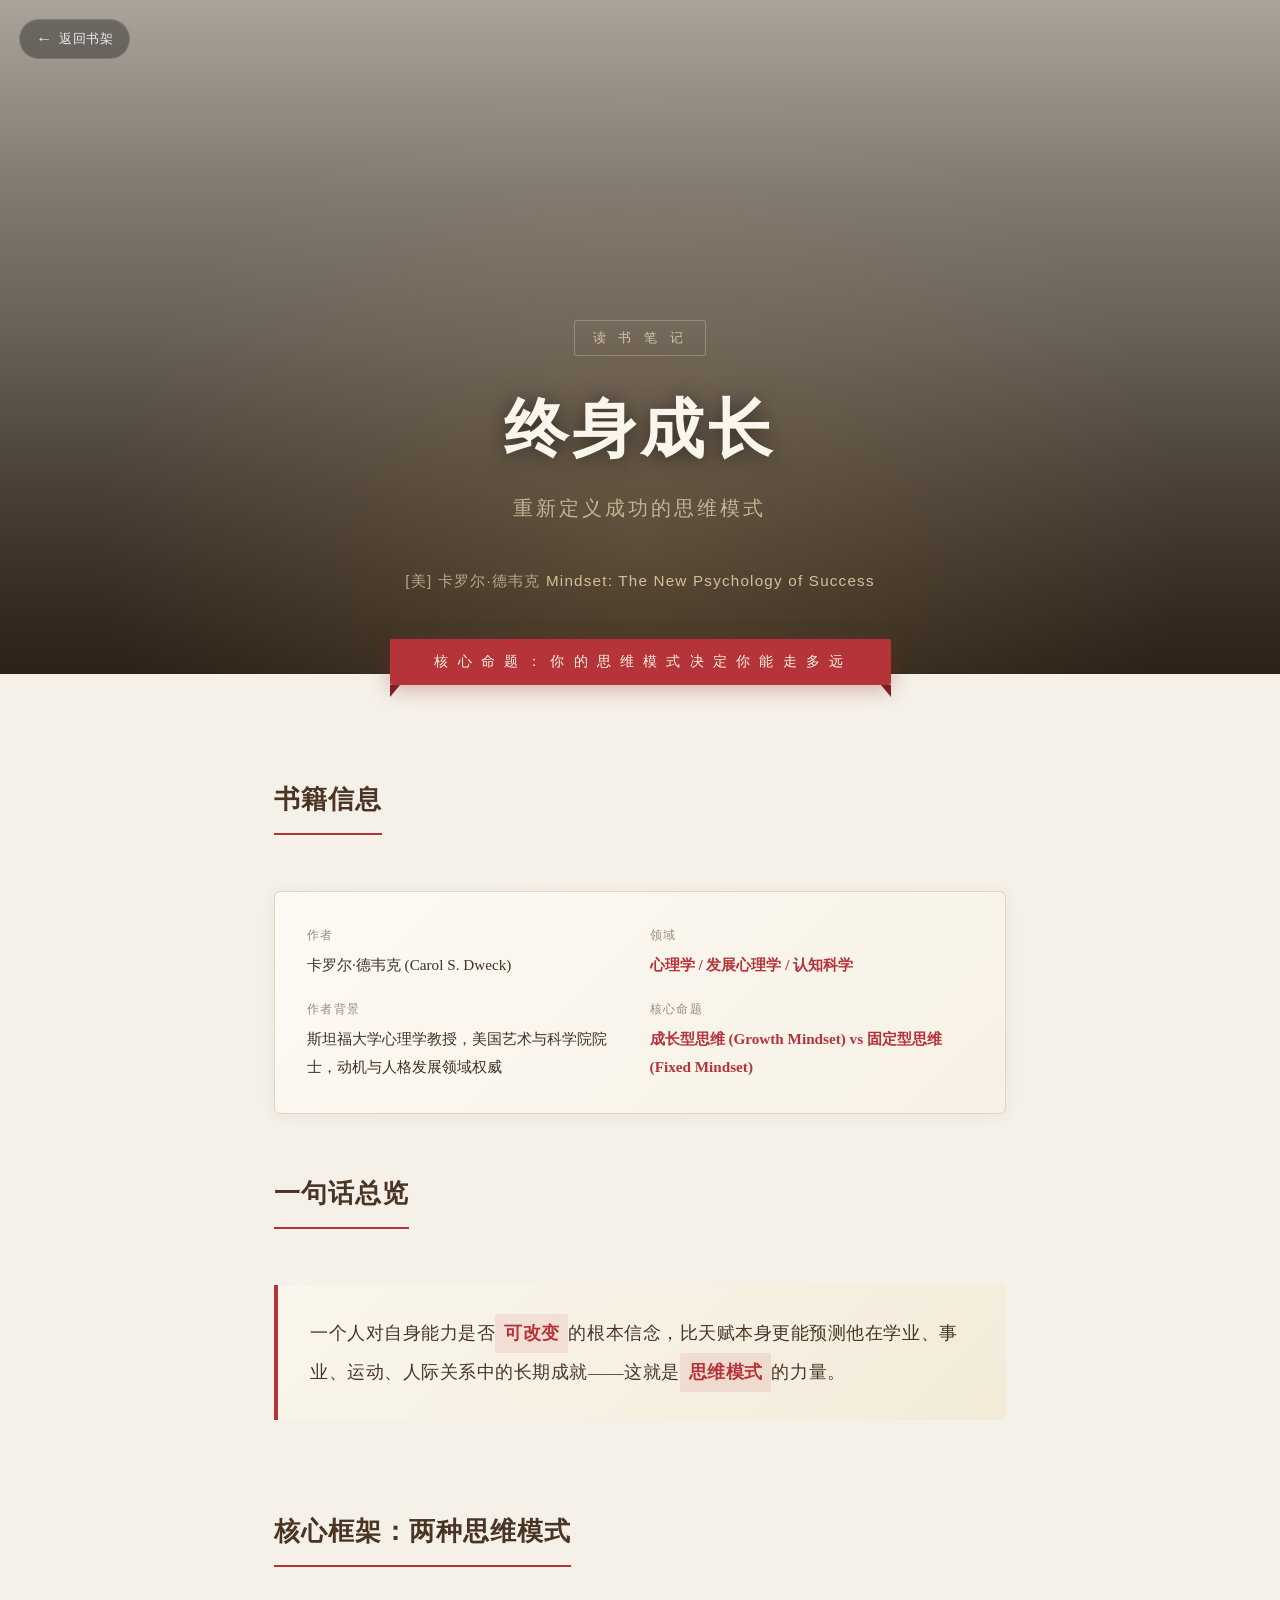
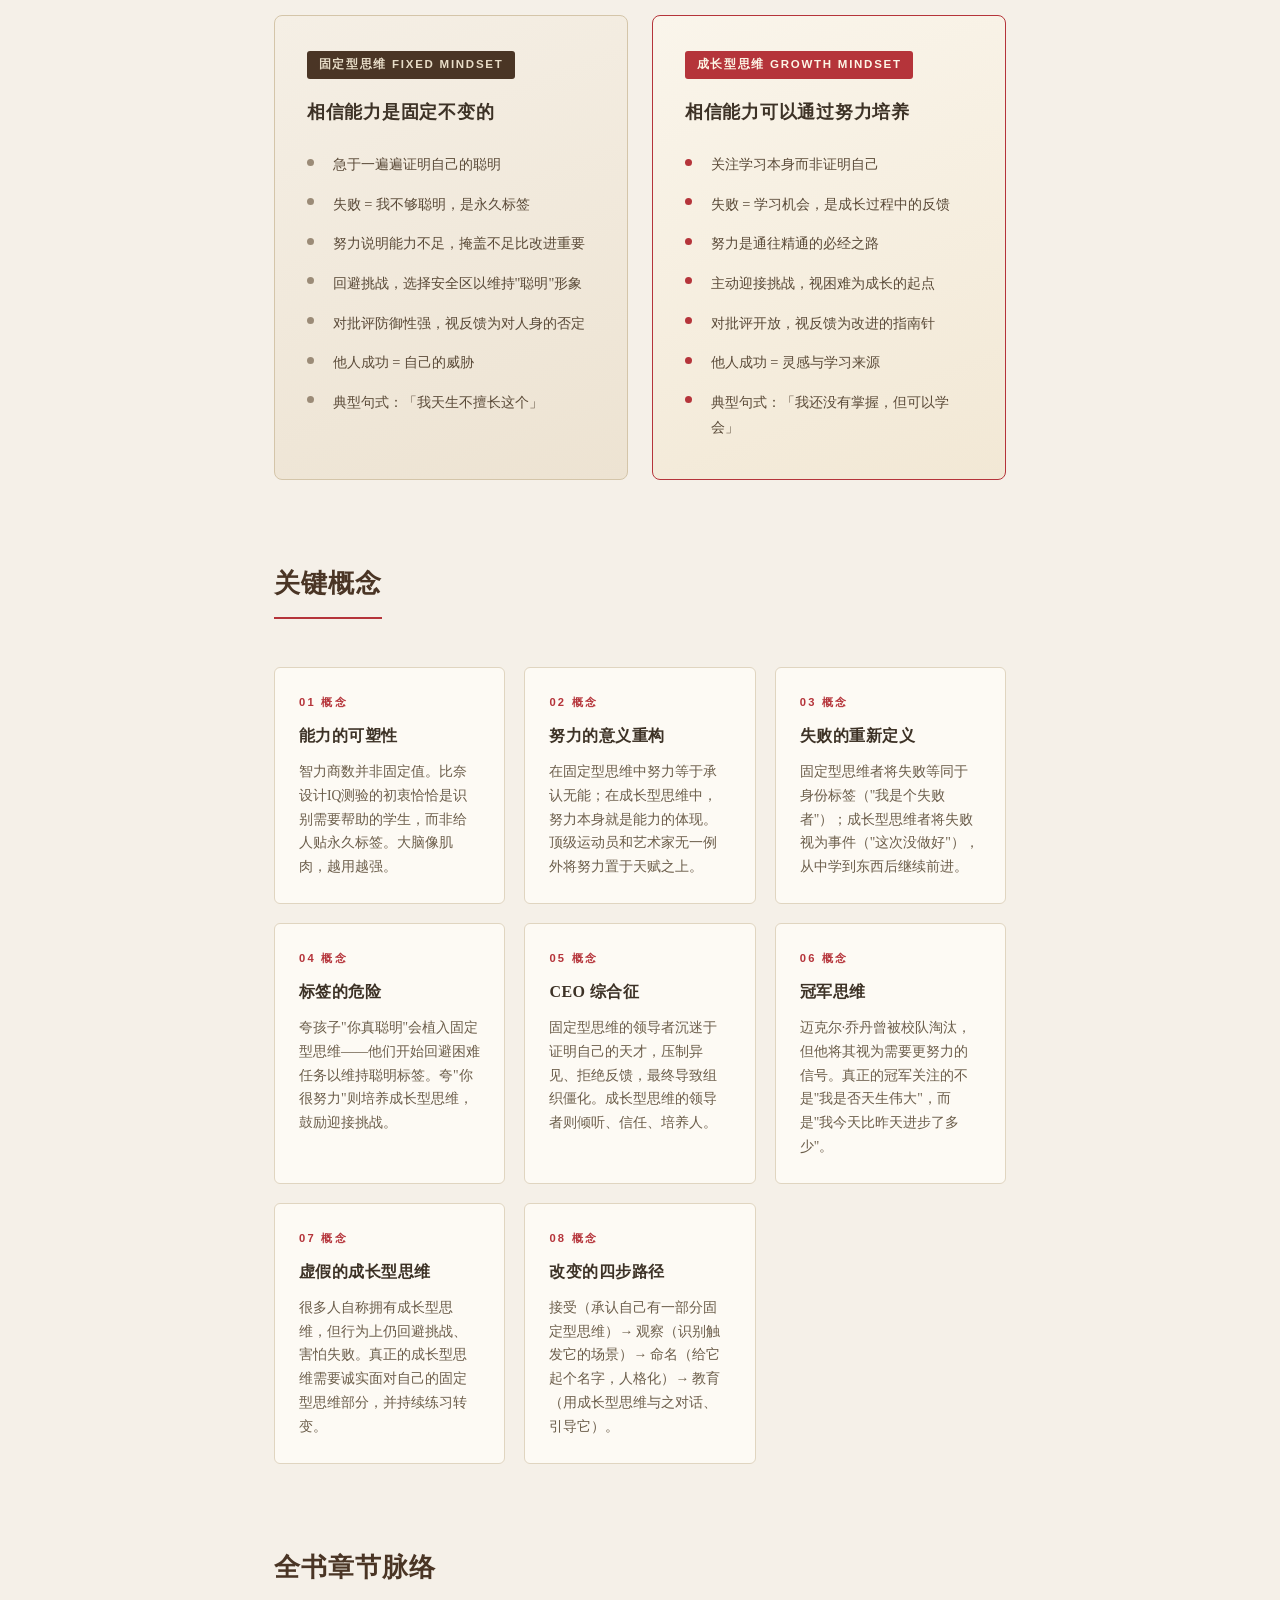
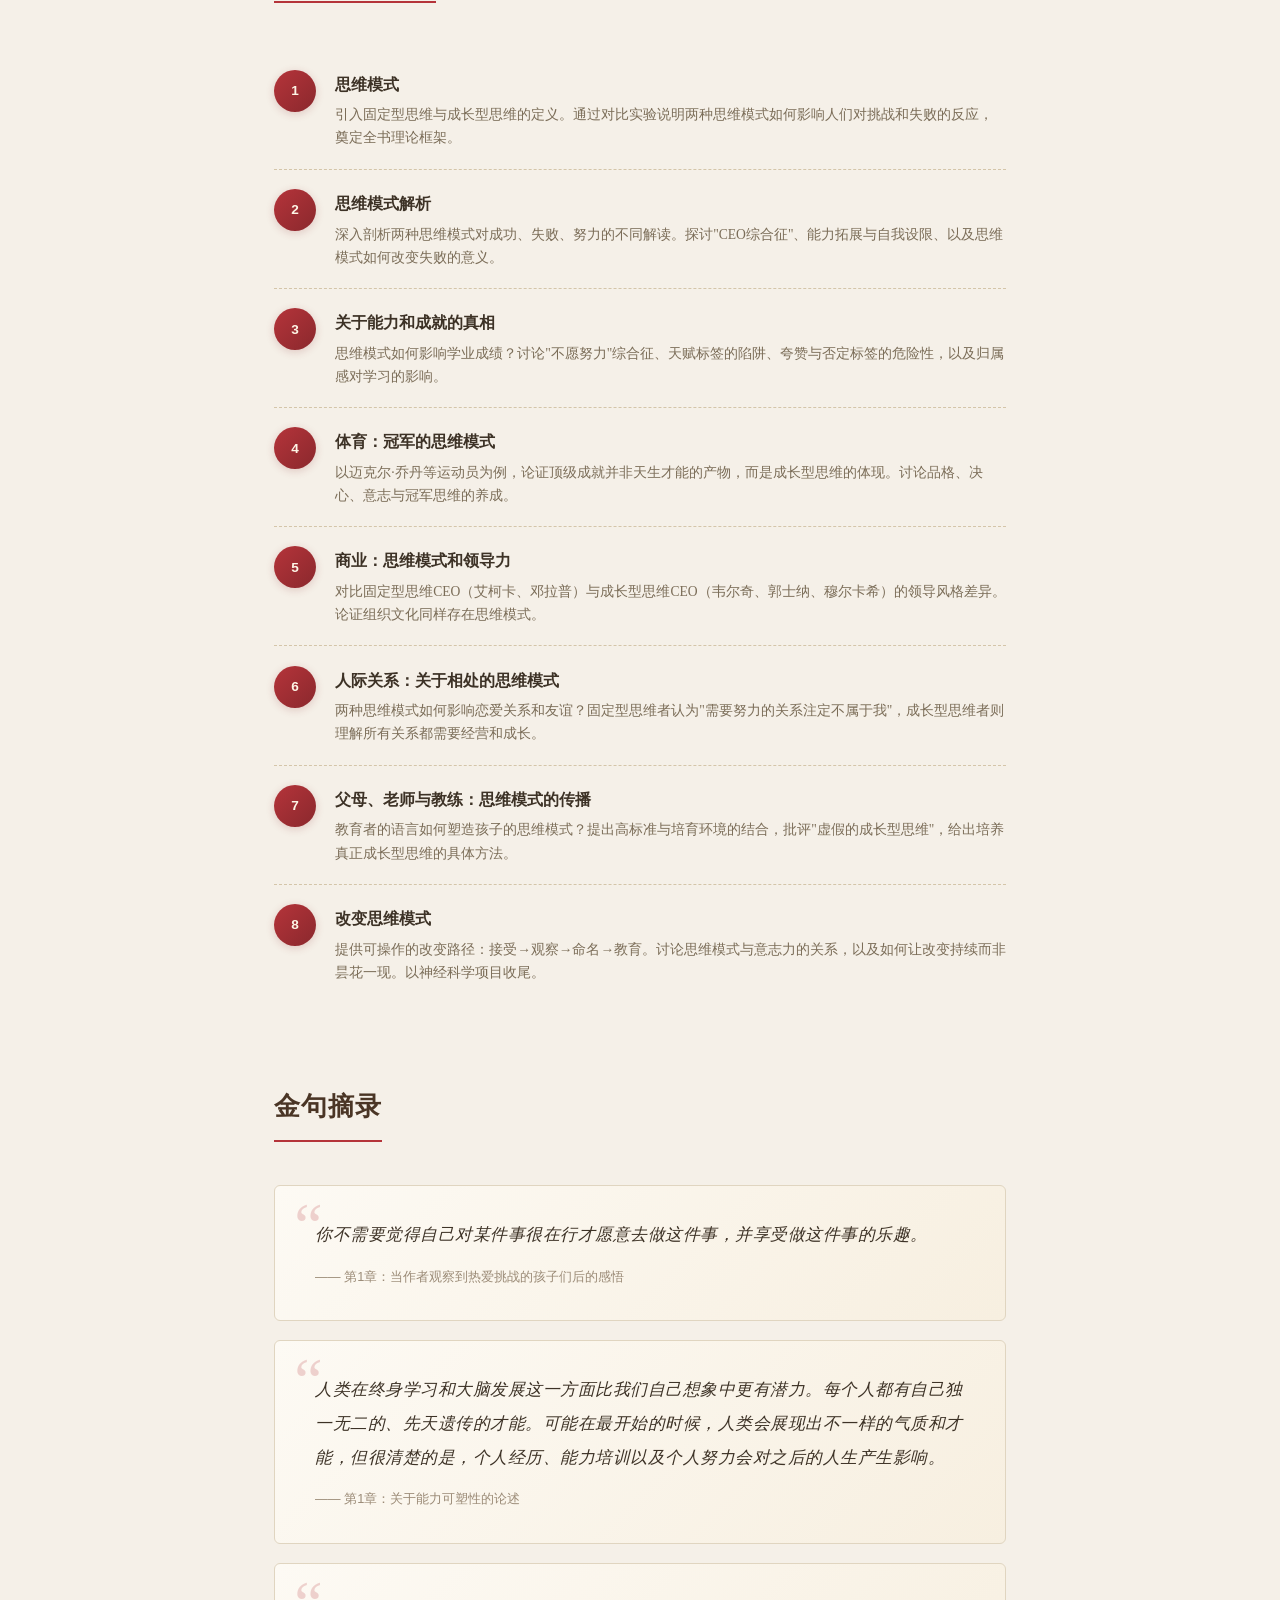
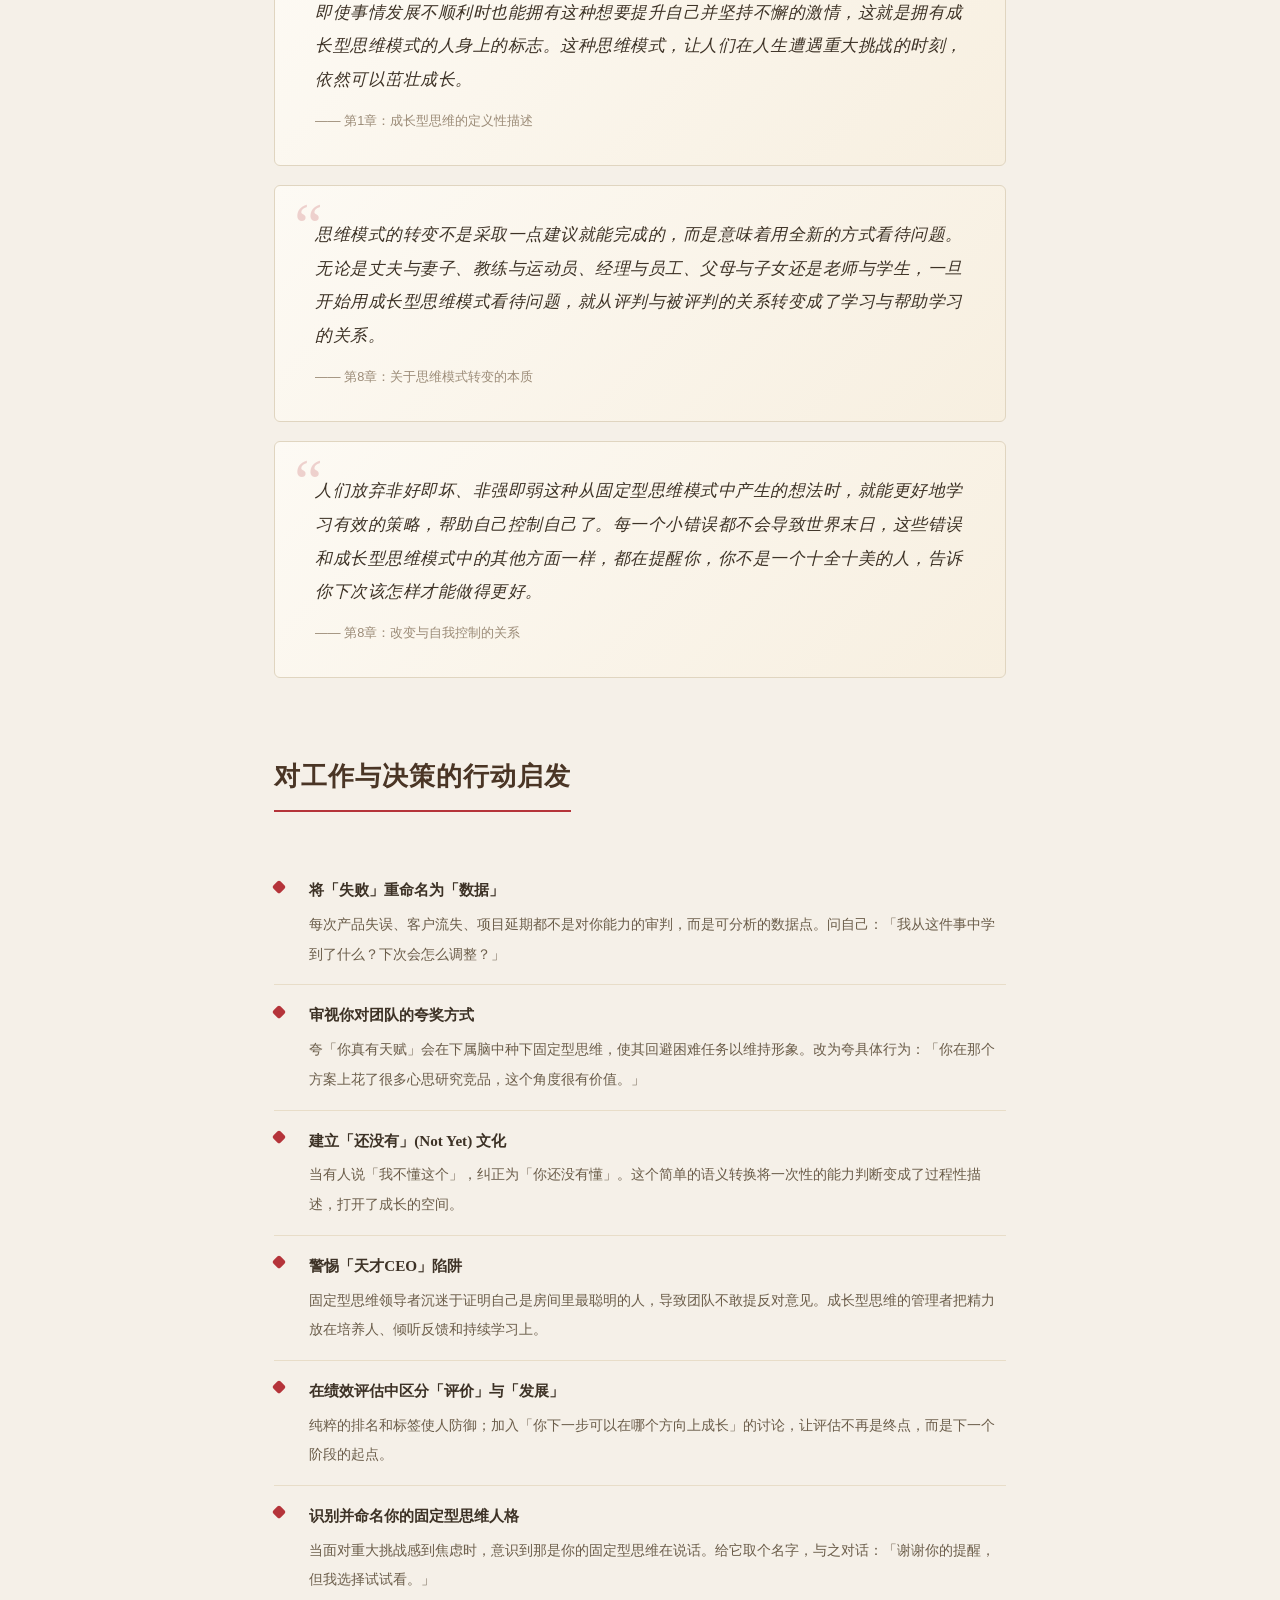
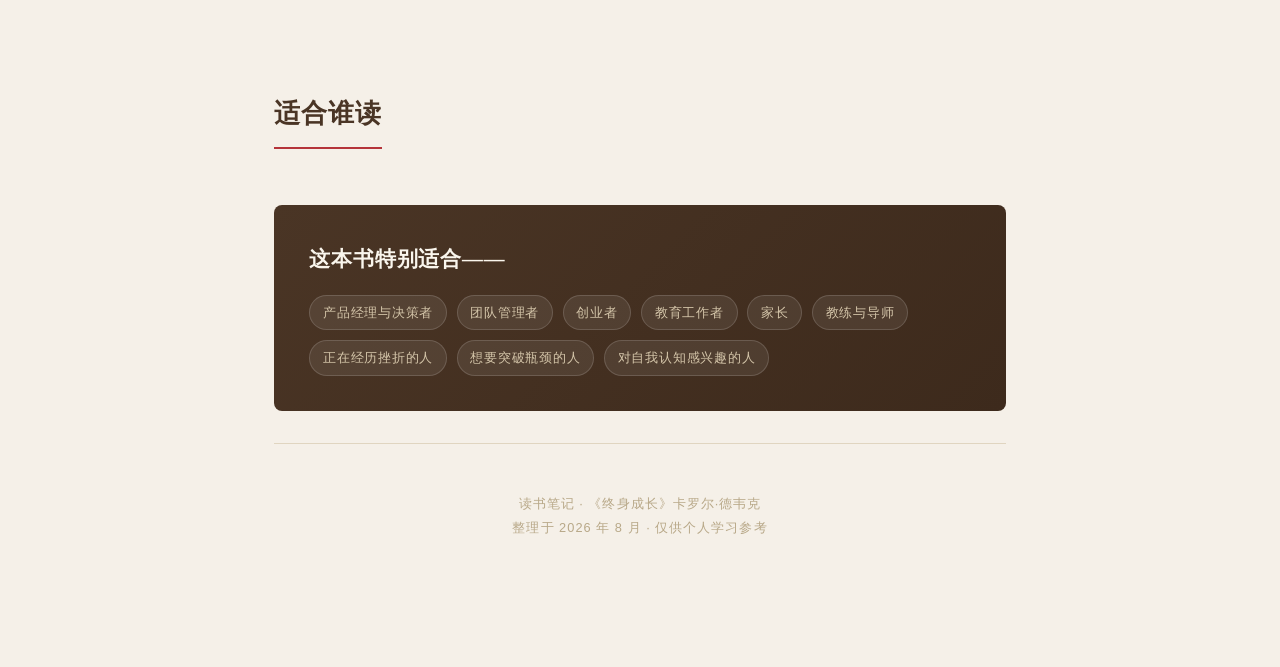
==== books/mindset/index.html @ 33b4b9f5 "重构为读书笔记集合：书架首页 + 《终身成长》笔记子页" ====
<!DOCTYPE html>
<html lang="zh-CN">
<head>
<meta charset="UTF-8">
<meta name="viewport" content="width=device-width, initial-scale=1.0">
<title>读书笔记：《终身成长》</title>
<style>
  /* ===== Reset & Base ===== */
  *, *::before, *::after { box-sizing: border-box; margin: 0; padding: 0; }
  html { font-size: 16px; scroll-behavior: smooth; }
  body {
    font-family: "PingFang SC", "Noto Serif SC", "Source Han Serif SC", "STSong", "Songti SC", Georgia, "Times New Roman", serif;
    background-color: #f5f0e8;
    color: #3d3226;
    line-height: 1.85;
    -webkit-font-smoothing: antialiased;
  }

  /* ===== Hero ===== */
  .hero {
    position: relative;
    width: 100%;
    min-height: 75vh;
    display: flex;
    align-items: flex-end;
    justify-content: center;
    overflow: hidden;
    background:
      linear-gradient(180deg, rgba(30,20,10,0.35) 0%, rgba(30,20,10,0.55) 30%, rgba(30,20,10,0.92) 100%),
      linear-gradient(0deg, rgba(80,60,30,0.3) 0%, transparent 50%),
      url('https://images.unsplash.com/photo-1507842217343-583bb7270b66?w=1920&q=80&fit=crop') center 35% / cover no-repeat;
  }
  .hero::after {
    content: '';
    position: absolute;
    inset: 0;
    background: radial-gradient(ellipse at 50% 80%, rgba(180,150,100,0.25) 0%, transparent 60%);
    pointer-events: none;
  }
  .hero-content {
    position: relative;
    z-index: 2;
    text-align: center;
    padding: 6rem 2rem 5rem;
    max-width: 800px;
  }
  .hero-label {
    display: inline-block;
    font-family: "PingFang SC", "Helvetica Neue", sans-serif;
    font-size: 0.8rem;
    letter-spacing: 0.35em;
    text-transform: uppercase;
    color: #d4c5a9;
    border: 1px solid rgba(212,197,169,0.4);
    border-radius: 2px;
    padding: 0.4em 1.4em;
    margin-bottom: 2rem;
    backdrop-filter: blur(2px);
  }
  .hero h1 {
    font-family: "Noto Serif SC", "Source Han Serif SC", "STSong", "Songti SC", Georgia, serif;
    font-size: clamp(2.4rem, 6vw, 4rem);
    font-weight: 700;
    color: #faf6ed;
    letter-spacing: 0.06em;
    line-height: 1.3;
    margin-bottom: 1.2rem;
    text-shadow: 0 2px 20px rgba(0,0,0,0.5);
  }
  .hero .subtitle {
    font-family: "PingFang SC", "Helvetica Neue", sans-serif;
    font-size: clamp(1rem, 2.2vw, 1.25rem);
    color: #c4b393;
    letter-spacing: 0.15em;
    font-weight: 400;
  }
  .hero .author {
    margin-top: 2.5rem;
    font-size: 0.95rem;
    color: #b8a888;
    letter-spacing: 0.08em;
    font-family: "PingFang SC", "Helvetica Neue", sans-serif;
  }
  .hero .author span { color: #d4c098; }

  /* ===== Ribbon ===== */
  .ribbon-wrap {
    position: relative;
    z-index: 10;
    margin-top: -1px;
    background: #f5f0e8;
    display: flex;
    justify-content: center;
  }
  .ribbon {
    position: relative;
    top: -2.2rem;
    background: #b5343a;
    color: #fdf5e6;
    font-family: "PingFang SC", "Helvetica Neue", sans-serif;
    font-size: 0.85rem;
    letter-spacing: 0.2em;
    padding: 0.65rem 2.8rem;
    border-radius: 2px;
    box-shadow: 0 4px 20px rgba(140,40,45,0.35);
    text-align: center;
  }
  .ribbon::before,
  .ribbon::after {
    content: '';
    position: absolute;
    top: 100%;
    width: 0;
    height: 0;
    border-style: solid;
  }
  .ribbon::before {
    left: 0;
    border-width: 0 0 12px 10px;
    border-color: transparent transparent transparent #7a2024;
  }
  .ribbon::after {
    right: 0;
    border-width: 0 10px 12px 0;
    border-color: transparent #7a2024 transparent transparent;
  }

  /* ===== Container ===== */
  .container {
    max-width: 780px;
    margin: 0 auto;
    padding: 0 1.5rem 5rem;
  }

  /* ===== Section Titles ===== */
  .section-title {
    font-family: "Noto Serif SC", "Source Han Serif SC", "STSong", "Songti SC", Georgia, serif;
    font-size: 1.6rem;
    font-weight: 700;
    color: #4a3525;
    margin: 3.5rem 0 1.5rem;
    padding-bottom: 0.6rem;
    border-bottom: 2px solid #b5343a;
    display: inline-block;
    letter-spacing: 0.04em;
  }

  /* ===== Book Info Card ===== */
  .book-info {
    display: grid;
    grid-template-columns: 1fr 1fr;
    gap: 1.2rem;
    margin-top: 2rem;
    background: linear-gradient(135deg, #fdfaf4 0%, #f7f1e5 100%);
    border: 1px solid #e0d5c0;
    border-radius: 6px;
    padding: 2rem;
    box-shadow: 0 2px 16px rgba(100,70,30,0.06);
  }
  .book-info .info-item {
    display: flex;
    flex-direction: column;
  }
  .book-info .info-label {
    font-family: "PingFang SC", "Helvetica Neue", sans-serif;
    font-size: 0.75rem;
    letter-spacing: 0.12em;
    color: #9b8b77;
    text-transform: uppercase;
    margin-bottom: 0.3rem;
  }
  .book-info .info-value {
    font-size: 0.95rem;
    color: #3d3226;
    font-weight: 500;
  }
  .book-info .info-value.em {
    color: #b5343a;
    font-weight: 600;
  }

  /* ===== Overview ===== */
  .overview-block {
    background: linear-gradient(135deg, #faf6ed, #f3ebd8);
    border-left: 4px solid #b5343a;
    padding: 1.8rem 2rem;
    margin: 2rem 0;
    border-radius: 0 6px 6px 0;
    font-size: 1.1rem;
    color: #4a3525;
    line-height: 2;
    letter-spacing: 0.03em;
  }
  .overview-block .marker {
    display: inline-block;
    background: rgba(181,52,58,0.1);
    padding: 0.1em 0.5em;
    border-radius: 2px;
    font-weight: 600;
    color: #b5343a;
  }

  /* ===== Comparison Framework ===== */
  .comparison {
    display: grid;
    grid-template-columns: 1fr 1fr;
    gap: 1.5rem;
    margin: 1.5rem 0;
  }
  .comparison .col {
    padding: 2rem;
    border-radius: 8px;
    position: relative;
    overflow: hidden;
  }
  .comparison .col.fixed {
    background: linear-gradient(160deg, #f5efe5 0%, #ede3d2 100%);
    border: 1px solid #d4c5a9;
  }
  .comparison .col.growth {
    background: linear-gradient(160deg, #faf5eb 0%, #f2e8d5 100%);
    border: 1px solid #b5343a;
  }
  .comparison .col-badge {
    display: inline-block;
    font-family: "PingFang SC", "Helvetica Neue", sans-serif;
    font-size: 0.72rem;
    letter-spacing: 0.15em;
    padding: 0.3em 1em;
    border-radius: 3px;
    margin-bottom: 1rem;
    font-weight: 600;
  }
  .fixed .col-badge { background: #4a3525; color: #e8ddc8; }
  .growth .col-badge { background: #b5343a; color: #fdf5e6; }
  .comparison h4 {
    font-size: 1.15rem;
    margin-bottom: 1rem;
    color: #3d3226;
    letter-spacing: 0.04em;
  }
  .comparison ul {
    list-style: none;
    padding: 0;
  }
  .comparison ul li {
    position: relative;
    padding: 0.45rem 0 0.45rem 1.6rem;
    font-size: 0.9rem;
    line-height: 1.75;
    color: #5a4a38;
  }
  .comparison ul li::before {
    content: '';
    position: absolute;
    left: 0;
    top: 0.85rem;
    width: 7px;
    height: 7px;
    border-radius: 50%;
  }
  .fixed ul li::before { background: #9b8b77; }
  .growth ul li::before { background: #b5343a; }

  /* ===== Concept Cards ===== */
  .cards-grid {
    display: grid;
    grid-template-columns: repeat(auto-fill, minmax(220px, 1fr));
    gap: 1.2rem;
    margin: 1.5rem 0;
  }
  .concept-card {
    background: #fdfaf4;
    border: 1px solid #e0d5c0;
    border-radius: 6px;
    padding: 1.5rem;
    position: relative;
    transition: transform 0.2s, box-shadow 0.2s;
  }
  .concept-card:hover {
    transform: translateY(-3px);
    box-shadow: 0 8px 24px rgba(100,70,30,0.1);
  }
  .concept-card .card-num {
    font-family: "PingFang SC", "Helvetica Neue", sans-serif;
    font-size: 0.7rem;
    letter-spacing: 0.2em;
    color: #b5343a;
    font-weight: 600;
    margin-bottom: 0.5rem;
  }
  .concept-card h5 {
    font-size: 1rem;
    font-weight: 700;
    color: #3d3226;
    margin-bottom: 0.6rem;
    letter-spacing: 0.03em;
  }
  .concept-card p {
    font-size: 0.85rem;
    color: #6b5d4a;
    line-height: 1.75;
  }

  /* ===== Chapter Map ===== */
  .chapter-map {
    margin: 1.5rem 0;
  }
  .chapter-item {
    display: flex;
    align-items: flex-start;
    gap: 1.2rem;
    padding: 1.2rem 0;
    border-bottom: 1px dashed #d4c5a9;
  }
  .chapter-item:last-child { border-bottom: none; }
  .chapter-num {
    flex-shrink: 0;
    width: 42px;
    height: 42px;
    border-radius: 50%;
    background: linear-gradient(135deg, #b5343a, #8a282d);
    color: #fdf5e6;
    font-family: "PingFang SC", "Helvetica Neue", sans-serif;
    font-size: 0.85rem;
    font-weight: 700;
    display: flex;
    align-items: center;
    justify-content: center;
    box-shadow: 0 2px 8px rgba(140,40,45,0.2);
  }
  .chapter-info h5 {
    font-size: 1rem;
    color: #3d3226;
    margin-bottom: 0.25rem;
  }
  .chapter-info p {
    font-size: 0.85rem;
    color: #7b6d58;
    line-height: 1.7;
  }

  /* ===== Quotes ===== */
  .quote-block {
    background: linear-gradient(135deg, #fdfaf4, #f7efe0);
    border: 1px solid #e0d5c0;
    border-radius: 6px;
    padding: 2rem;
    margin: 1.2rem 0;
    position: relative;
  }
  .quote-block::before {
    content: '\201C';
    position: absolute;
    top: 0.5rem;
    left: 1.2rem;
    font-size: 4rem;
    color: #b5343a;
    opacity: 0.2;
    font-family: Georgia, serif;
    line-height: 1;
  }
  .quote-block .quote-text {
    font-size: 1.05rem;
    line-height: 2;
    color: #3d3226;
    font-style: italic;
    padding-left: 0.5rem;
    letter-spacing: 0.03em;
  }
  .quote-block .quote-context {
    font-family: "PingFang SC", "Helvetica Neue", sans-serif;
    font-size: 0.8rem;
    color: #9b8b77;
    margin-top: 0.8rem;
    padding-left: 0.5rem;
  }

  /* ===== Action Insights ===== */
  .insights-list {
    list-style: none;
    padding: 0;
    margin: 1.5rem 0;
  }
  .insights-list li {
    position: relative;
    padding: 1rem 0 1rem 2.2rem;
    border-bottom: 1px solid #e8ddc8;
  }
  .insights-list li:last-child { border-bottom: none; }
  .insights-list li::before {
    content: '';
    position: absolute;
    left: 0;
    top: 1.35rem;
    width: 10px;
    height: 10px;
    background: #b5343a;
    border-radius: 2px;
    transform: rotate(45deg);
  }
  .insights-list li strong {
    display: block;
    font-size: 0.95rem;
    color: #3d3226;
    margin-bottom: 0.3rem;
  }
  .insights-list li span {
    font-size: 0.85rem;
    color: #6b5d4a;
    line-height: 1.7;
  }

  /* ===== Footer ===== */
  .who-read {
    background: linear-gradient(135deg, #4a3525, #3d2a1c);
    color: #d4c5a9;
    border-radius: 8px;
    padding: 2.2rem;
    margin: 2rem 0;
  }
  .who-read h3 {
    font-family: "Noto Serif SC", "Source Han Serif SC", "STSong", "Songti SC", Georgia, serif;
    color: #faf6ed;
    font-size: 1.3rem;
    margin-bottom: 1rem;
    letter-spacing: 0.04em;
  }
  .who-read .tag-list {
    display: flex;
    flex-wrap: wrap;
    gap: 0.6rem;
  }
  .who-read .tag {
    font-family: "PingFang SC", "Helvetica Neue", sans-serif;
    font-size: 0.8rem;
    background: rgba(255,255,255,0.08);
    border: 1px solid rgba(255,255,255,0.15);
    padding: 0.4em 1em;
    border-radius: 50px;
    letter-spacing: 0.06em;
    color: #d4c5a9;
  }

  .colophon {
    text-align: center;
    padding: 3rem 0;
    font-family: "PingFang SC", "Helvetica Neue", sans-serif;
    font-size: 0.8rem;
    color: #b8a888;
    letter-spacing: 0.08em;
    border-top: 1px solid #e0d5c0;
    margin-top: 2rem;
  }

  .colophon a { color: #8a5a3a; text-decoration: none; }

  /* ===== Scroll Top ===== */
  .scroll-top {
    position: fixed;
    bottom: 2rem;
    right: 2rem;
    width: 42px;
    height: 42px;
    border-radius: 50%;
    background: rgba(181,52,58,0.85);
    color: #fdf5e6;
    border: none;
    cursor: pointer;
    font-size: 1.2rem;
    display: flex;
    align-items: center;
    justify-content: center;
    opacity: 0;
    pointer-events: none;
    transition: opacity 0.3s;
    z-index: 100;
    box-shadow: 0 2px 12px rgba(140,40,45,0.3);
  }
  .scroll-top.visible { opacity: 1; pointer-events: auto; }

  /* ===== Responsive ===== */
  @media (max-width: 640px) {
    .hero { min-height: 55vh; }
    .hero-content { padding: 4rem 1.2rem 3rem; }
    .hero h1 { font-size: 2rem; }
    .hero .subtitle { font-size: 0.9rem; }
    .book-info { grid-template-columns: 1fr; gap: 0.8rem; padding: 1.5rem; }
    .comparison { grid-template-columns: 1fr; }
    .cards-grid { grid-template-columns: 1fr; }
    .container { padding: 0 1rem 3rem; }
    .section-title { font-size: 1.3rem; margin-top: 2.5rem; }
    .overview-block { padding: 1.2rem 1.2rem; font-size: 1rem; }
    .chapter-item { gap: 0.8rem; }
    .chapter-num { width: 36px; height: 36px; font-size: 0.75rem; }
    .scroll-top { bottom: 1.2rem; right: 1.2rem; width: 36px; height: 36px; }
  }

  /* ===== Back to Shelf ===== */
  .back-to-shelf {
    position: fixed;
    top: 1.2rem;
    left: 1.2rem;
    z-index: 100;
    display: flex;
    align-items: center;
    gap: 0.4rem;
    font-family: "PingFang SC", "Helvetica Neue", sans-serif;
    font-size: 0.8rem;
    color: rgba(255,255,255,0.85);
    text-decoration: none;
    background: rgba(0,0,0,0.35);
    backdrop-filter: blur(8px);
    -webkit-backdrop-filter: blur(8px);
    padding: 0.45rem 1rem;
    border-radius: 100px;
    border: 1px solid rgba(255,255,255,0.15);
    letter-spacing: 0.04em;
    transition: background 0.2s, color 0.2s;
  }
  .back-to-shelf:hover {
    background: rgba(0,0,0,0.55);
    color: #fff;
  }
  .back-arrow {
    font-size: 1rem;
    line-height: 1;
  }
  @media (max-width: 480px) {
    .back-to-shelf {
      top: 0.8rem;
      left: 0.8rem;
      font-size: 0.72rem;
      padding: 0.35rem 0.8rem;
    }
  }
</style>
</head>
<body>

<a href="../../" class="back-to-shelf"><span class="back-arrow">←</span> 返回书架</a>

<!-- ===== Hero ===== -->
<header class="hero">
  <div class="hero-content">
    <div class="hero-label">读 书 笔 记</div>
    <h1>终身成长</h1>
    <p class="subtitle">重新定义成功的思维模式</p>
    <p class="author">[美] 卡罗尔·德韦克 <span>Mindset: The New Psychology of Success</span></p>
  </div>
</header>

<div class="ribbon-wrap">
  <div class="ribbon">核 心 命 题 ： 你 的 思 维 模 式 决 定 你 能 走 多 远</div>
</div>

<!-- ===== Main Content ===== -->
<main class="container">

  <!-- 书籍信息 -->
  <h2 class="section-title">书籍信息</h2>
  <div class="book-info">
    <div class="info-item">
      <span class="info-label">作者</span>
      <span class="info-value">卡罗尔·德韦克 (Carol S. Dweck)</span>
    </div>
    <div class="info-item">
      <span class="info-label">领域</span>
      <span class="info-value em">心理学 / 发展心理学 / 认知科学</span>
    </div>
    <div class="info-item">
      <span class="info-label">作者背景</span>
      <span class="info-value">斯坦福大学心理学教授，美国艺术与科学院院士，动机与人格发展领域权威</span>
    </div>
    <div class="info-item">
      <span class="info-label">核心命题</span>
      <span class="info-value em">成长型思维 (Growth Mindset) vs 固定型思维 (Fixed Mindset)</span>
    </div>
  </div>

  <!-- 一句话总览 -->
  <h2 class="section-title">一句话总览</h2>
  <div class="overview-block">
    一个人对自身能力是否<span class="marker">可改变</span>的根本信念，比天赋本身更能预测他在学业、事业、运动、人际关系中的长期成就——这就是<span class="marker">思维模式</span>的力量。
  </div>

  <!-- 核心框架对比 -->
  <h2 class="section-title">核心框架：两种思维模式</h2>
  <div class="comparison">
    <div class="col fixed">
      <span class="col-badge">固定型思维 FIXED MINDSET</span>
      <h4>相信能力是固定不变的</h4>
      <ul>
        <li>急于一遍遍证明自己的聪明</li>
        <li>失败 = 我不够聪明，是永久标签</li>
        <li>努力说明能力不足，掩盖不足比改进重要</li>
        <li>回避挑战，选择安全区以维持"聪明"形象</li>
        <li>对批评防御性强，视反馈为对人身的否定</li>
        <li>他人成功 = 自己的威胁</li>
        <li>典型句式：「我天生不擅长这个」</li>
      </ul>
    </div>
    <div class="col growth">
      <span class="col-badge">成长型思维 GROWTH MINDSET</span>
      <h4>相信能力可以通过努力培养</h4>
      <ul>
        <li>关注学习本身而非证明自己</li>
        <li>失败 = 学习机会，是成长过程中的反馈</li>
        <li>努力是通往精通的必经之路</li>
        <li>主动迎接挑战，视困难为成长的起点</li>
        <li>对批评开放，视反馈为改进的指南针</li>
        <li>他人成功 = 灵感与学习来源</li>
        <li>典型句式：「我还没有掌握，但可以学会」</li>
      </ul>
    </div>
  </div>

  <!-- 关键概念卡片 -->
  <h2 class="section-title">关键概念</h2>
  <div class="cards-grid">

    <div class="concept-card">
      <div class="card-num">01 概念</div>
      <h5>能力的可塑性</h5>
      <p>智力商数并非固定值。比奈设计IQ测验的初衷恰恰是识别需要帮助的学生，而非给人贴永久标签。大脑像肌肉，越用越强。</p>
    </div>

    <div class="concept-card">
      <div class="card-num">02 概念</div>
      <h5>努力的意义重构</h5>
      <p>在固定型思维中努力等于承认无能；在成长型思维中，努力本身就是能力的体现。顶级运动员和艺术家无一例外将努力置于天赋之上。</p>
    </div>

    <div class="concept-card">
      <div class="card-num">03 概念</div>
      <h5>失败的重新定义</h5>
      <p>固定型思维者将失败等同于身份标签（"我是个失败者"）；成长型思维者将失败视为事件（"这次没做好"），从中学到东西后继续前进。</p>
    </div>

    <div class="concept-card">
      <div class="card-num">04 概念</div>
      <h5>标签的危险</h5>
      <p>夸孩子"你真聪明"会植入固定型思维——他们开始回避困难任务以维持聪明标签。夸"你很努力"则培养成长型思维，鼓励迎接挑战。</p>
    </div>

    <div class="concept-card">
      <div class="card-num">05 概念</div>
      <h5>CEO 综合征</h5>
      <p>固定型思维的领导者沉迷于证明自己的天才，压制异见、拒绝反馈，最终导致组织僵化。成长型思维的领导者则倾听、信任、培养人。</p>
    </div>

    <div class="concept-card">
      <div class="card-num">06 概念</div>
      <h5>冠军思维</h5>
      <p>迈克尔·乔丹曾被校队淘汰，但他将其视为需要更努力的信号。真正的冠军关注的不是"我是否天生伟大"，而是"我今天比昨天进步了多少"。</p>
    </div>

    <div class="concept-card">
      <div class="card-num">07 概念</div>
      <h5>虚假的成长型思维</h5>
      <p>很多人自称拥有成长型思维，但行为上仍回避挑战、害怕失败。真正的成长型思维需要诚实面对自己的固定型思维部分，并持续练习转变。</p>
    </div>

    <div class="concept-card">
      <div class="card-num">08 概念</div>
      <h5>改变的四步路径</h5>
      <p>接受（承认自己有一部分固定型思维）→ 观察（识别触发它的场景）→ 命名（给它起个名字，人格化）→ 教育（用成长型思维与之对话、引导它）。</p>
    </div>

  </div>

  <!-- 全书章节脉络 -->
  <h2 class="section-title">全书章节脉络</h2>
  <div class="chapter-map">

    <div class="chapter-item">
      <div class="chapter-num">1</div>
      <div class="chapter-info">
        <h5>思维模式</h5>
        <p>引入固定型思维与成长型思维的定义。通过对比实验说明两种思维模式如何影响人们对挑战和失败的反应，奠定全书理论框架。</p>
      </div>
    </div>

    <div class="chapter-item">
      <div class="chapter-num">2</div>
      <div class="chapter-info">
        <h5>思维模式解析</h5>
        <p>深入剖析两种思维模式对成功、失败、努力的不同解读。探讨"CEO综合征"、能力拓展与自我设限、以及思维模式如何改变失败的意义。</p>
      </div>
    </div>

    <div class="chapter-item">
      <div class="chapter-num">3</div>
      <div class="chapter-info">
        <h5>关于能力和成就的真相</h5>
        <p>思维模式如何影响学业成绩？讨论"不愿努力"综合征、天赋标签的陷阱、夸赞与否定标签的危险性，以及归属感对学习的影响。</p>
      </div>
    </div>

    <div class="chapter-item">
      <div class="chapter-num">4</div>
      <div class="chapter-info">
        <h5>体育：冠军的思维模式</h5>
        <p>以迈克尔·乔丹等运动员为例，论证顶级成就并非天生才能的产物，而是成长型思维的体现。讨论品格、决心、意志与冠军思维的养成。</p>
      </div>
    </div>

    <div class="chapter-item">
      <div class="chapter-num">5</div>
      <div class="chapter-info">
        <h5>商业：思维模式和领导力</h5>
        <p>对比固定型思维CEO（艾柯卡、邓拉普）与成长型思维CEO（韦尔奇、郭士纳、穆尔卡希）的领导风格差异。论证组织文化同样存在思维模式。</p>
      </div>
    </div>

    <div class="chapter-item">
      <div class="chapter-num">6</div>
      <div class="chapter-info">
        <h5>人际关系：关于相处的思维模式</h5>
        <p>两种思维模式如何影响恋爱关系和友谊？固定型思维者认为"需要努力的关系注定不属于我"，成长型思维者则理解所有关系都需要经营和成长。</p>
      </div>
    </div>

    <div class="chapter-item">
      <div class="chapter-num">7</div>
      <div class="chapter-info">
        <h5>父母、老师与教练：思维模式的传播</h5>
        <p>教育者的语言如何塑造孩子的思维模式？提出高标准与培育环境的结合，批评"虚假的成长型思维"，给出培养真正成长型思维的具体方法。</p>
      </div>
    </div>

    <div class="chapter-item">
      <div class="chapter-num">8</div>
      <div class="chapter-info">
        <h5>改变思维模式</h5>
        <p>提供可操作的改变路径：接受→观察→命名→教育。讨论思维模式与意志力的关系，以及如何让改变持续而非昙花一现。以神经科学项目收尾。</p>
      </div>
    </div>

  </div>

  <!-- 金句 -->
  <h2 class="section-title">金句摘录</h2>

  <div class="quote-block">
    <p class="quote-text">你不需要觉得自己对某件事很在行才愿意去做这件事，并享受做这件事的乐趣。</p>
    <p class="quote-context">—— 第1章：当作者观察到热爱挑战的孩子们后的感悟</p>
  </div>

  <div class="quote-block">
    <p class="quote-text">人类在终身学习和大脑发展这一方面比我们自己想象中更有潜力。每个人都有自己独一无二的、先天遗传的才能。可能在最开始的时候，人类会展现出不一样的气质和才能，但很清楚的是，个人经历、能力培训以及个人努力会对之后的人生产生影响。</p>
    <p class="quote-context">—— 第1章：关于能力可塑性的论述</p>
  </div>

  <div class="quote-block">
    <p class="quote-text">即使事情发展不顺利时也能拥有这种想要提升自己并坚持不懈的激情，这就是拥有成长型思维模式的人身上的标志。这种思维模式，让人们在人生遭遇重大挑战的时刻，依然可以茁壮成长。</p>
    <p class="quote-context">—— 第1章：成长型思维的定义性描述</p>
  </div>

  <div class="quote-block">
    <p class="quote-text">思维模式的转变不是采取一点建议就能完成的，而是意味着用全新的方式看待问题。无论是丈夫与妻子、教练与运动员、经理与员工、父母与子女还是老师与学生，一旦开始用成长型思维模式看待问题，就从评判与被评判的关系转变成了学习与帮助学习的关系。</p>
    <p class="quote-context">—— 第8章：关于思维模式转变的本质</p>
  </div>

  <div class="quote-block">
    <p class="quote-text">人们放弃非好即坏、非强即弱这种从固定型思维模式中产生的想法时，就能更好地学习有效的策略，帮助自己控制自己了。每一个小错误都不会导致世界末日，这些错误和成长型思维模式中的其他方面一样，都在提醒你，你不是一个十全十美的人，告诉你下次该怎样才能做得更好。</p>
    <p class="quote-context">—— 第8章：改变与自我控制的关系</p>
  </div>

  <!-- 行动启发 -->
  <h2 class="section-title">对工作与决策的行动启发</h2>
  <ul class="insights-list">
    <li>
      <strong>将「失败」重命名为「数据」</strong>
      <span>每次产品失误、客户流失、项目延期都不是对你能力的审判，而是可分析的数据点。问自己：「我从这件事中学到了什么？下次会怎么调整？」</span>
    </li>
    <li>
      <strong>审视你对团队的夸奖方式</strong>
      <span>夸「你真有天赋」会在下属脑中种下固定型思维，使其回避困难任务以维持形象。改为夸具体行为：「你在那个方案上花了很多心思研究竞品，这个角度很有价值。」</span>
    </li>
    <li>
      <strong>建立「还没有」(Not Yet) 文化</strong>
      <span>当有人说「我不懂这个」，纠正为「你还没有懂」。这个简单的语义转换将一次性的能力判断变成了过程性描述，打开了成长的空间。</span>
    </li>
    <li>
      <strong>警惕「天才CEO」陷阱</strong>
      <span>固定型思维领导者沉迷于证明自己是房间里最聪明的人，导致团队不敢提反对意见。成长型思维的管理者把精力放在培养人、倾听反馈和持续学习上。</span>
    </li>
    <li>
      <strong>在绩效评估中区分「评价」与「发展」</strong>
      <span>纯粹的排名和标签使人防御；加入「你下一步可以在哪个方向上成长」的讨论，让评估不再是终点，而是下一个阶段的起点。</span>
    </li>
    <li>
      <strong>识别并命名你的固定型思维人格</strong>
      <span>当面对重大挑战感到焦虑时，意识到那是你的固定型思维在说话。给它取个名字，与之对话：「谢谢你的提醒，但我选择试试看。」</span>
    </li>
  </ul>

  <!-- 适合谁读 -->
  <h2 class="section-title">适合谁读</h2>
  <div class="who-read">
    <h3>这本书特别适合——</h3>
    <div class="tag-list">
      <span class="tag">产品经理与决策者</span>
      <span class="tag">团队管理者</span>
      <span class="tag">创业者</span>
      <span class="tag">教育工作者</span>
      <span class="tag">家长</span>
      <span class="tag">教练与导师</span>
      <span class="tag">正在经历挫折的人</span>
      <span class="tag">想要突破瓶颈的人</span>
      <span class="tag">对自我认知感兴趣的人</span>
    </div>
  </div>

  <!-- Colophon -->
  <div class="colophon">
    <p>读书笔记 · 《终身成长》卡罗尔·德韦克</p>
    <p>整理于 2026 年 8 月 · 仅供个人学习参考</p>
  </div>

</main>

<!-- Scroll-to-top -->
<button class="scroll-top" id="scrollTop" aria-label="回到顶部">&uarr;</button>

<script>
  const btn = document.getElementById('scrollTop');
  window.addEventListener('scroll', () => {
    btn.classList.toggle('visible', window.scrollY > 500);
  });
  btn.addEventListener('click', () => window.scrollTo({ top: 0, behavior: 'smooth' }));
</script>

</body>
</html>
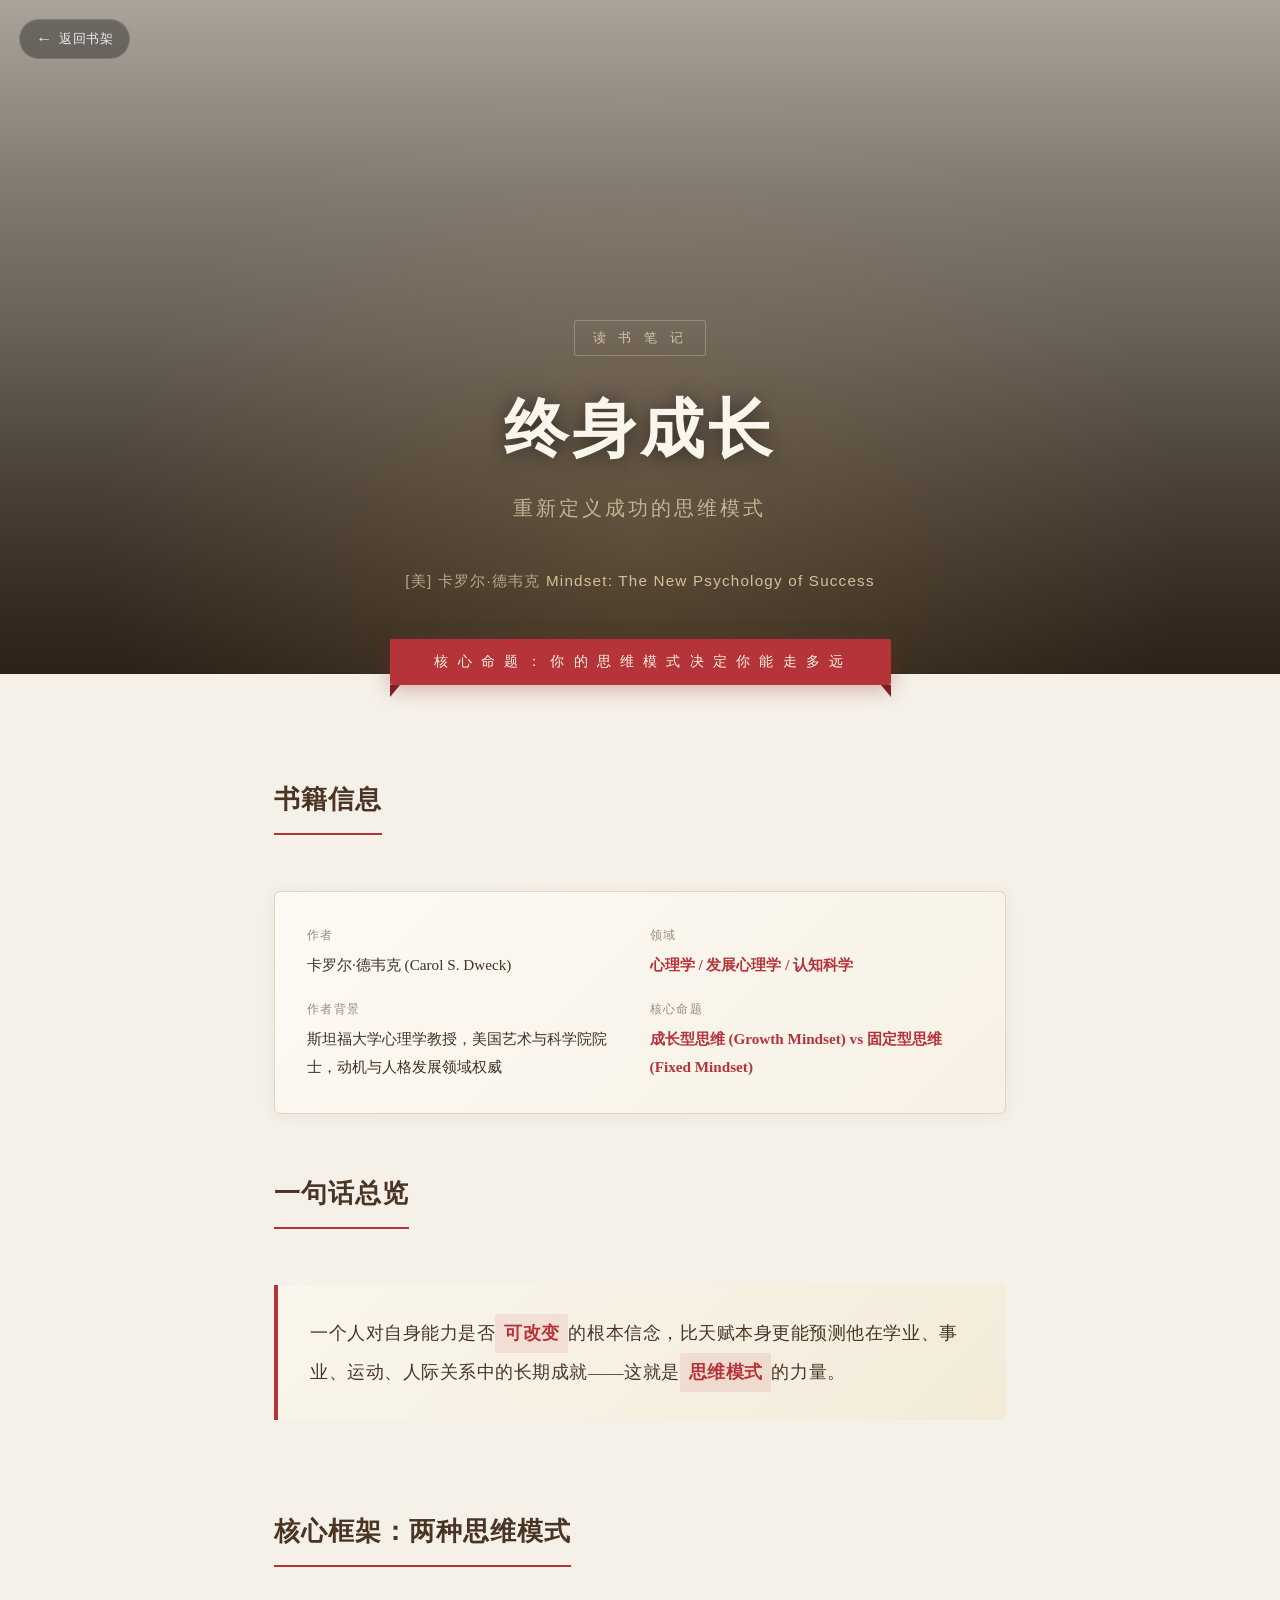
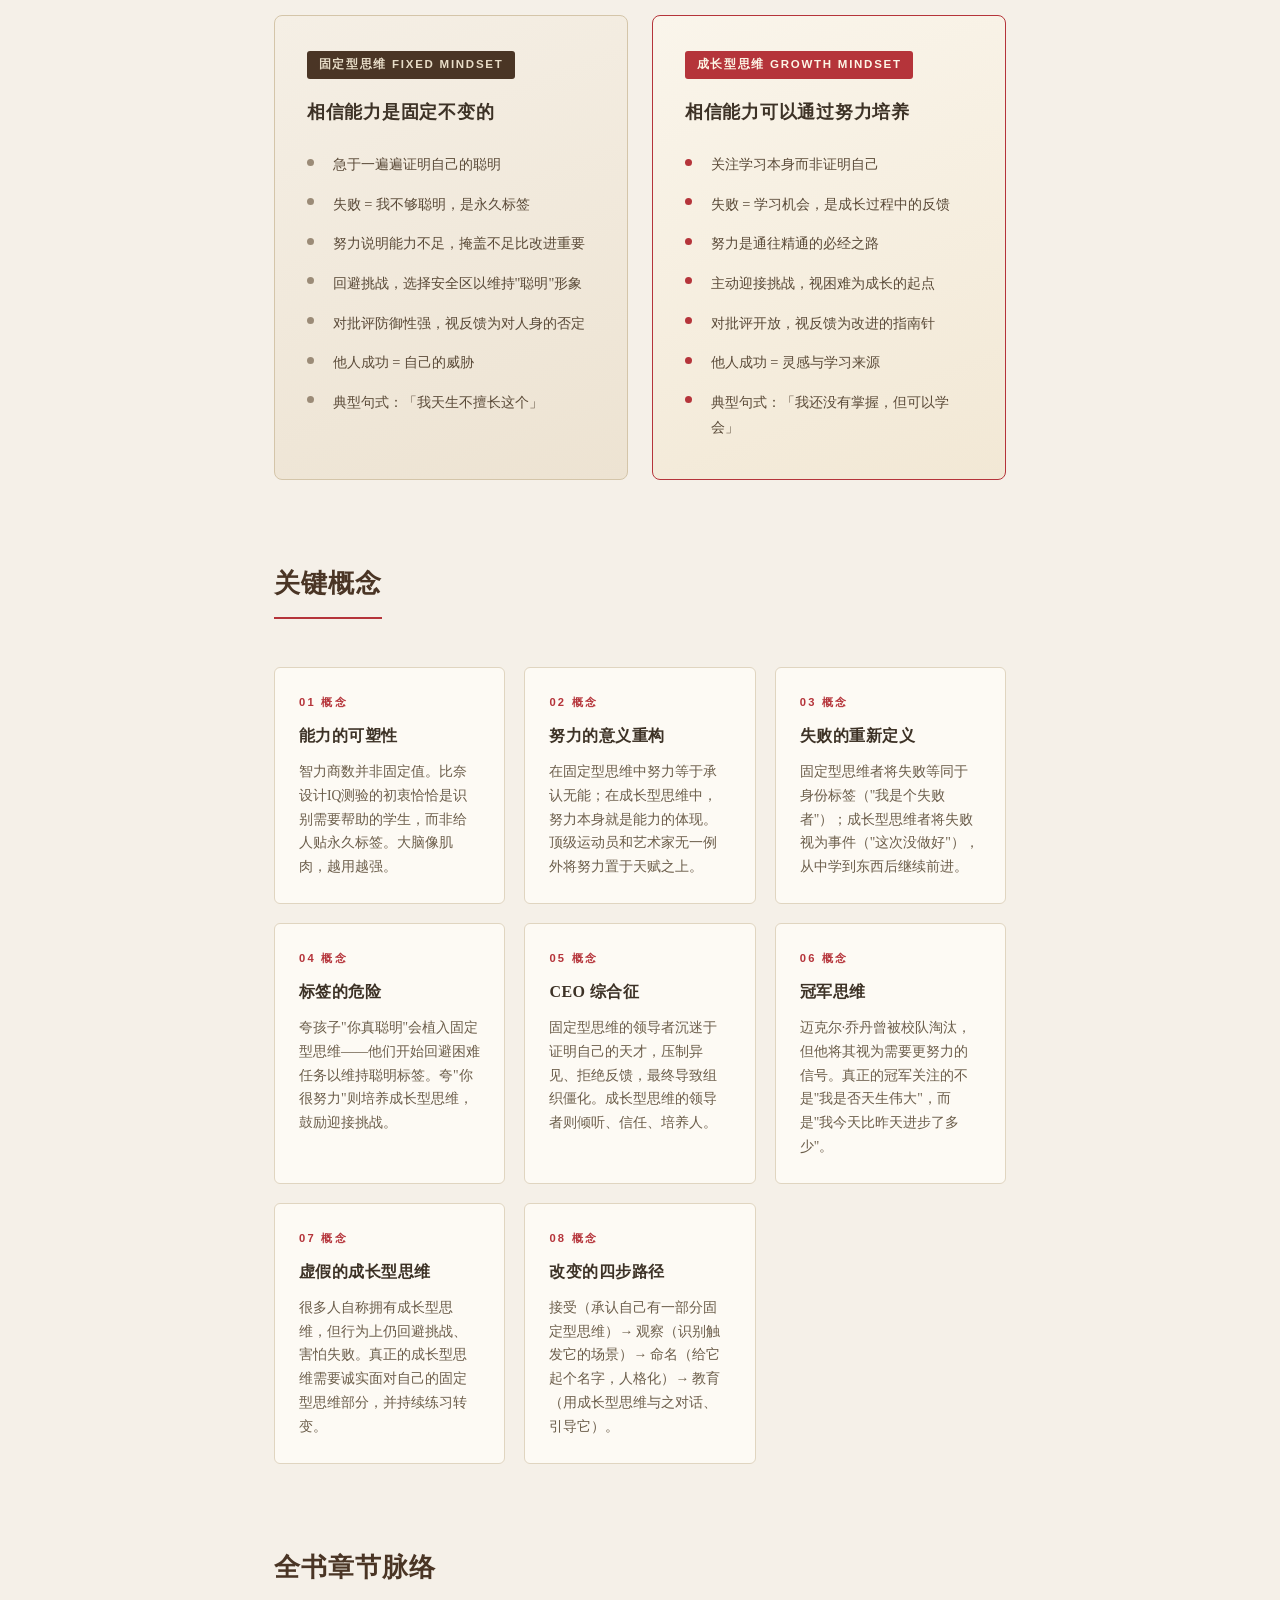
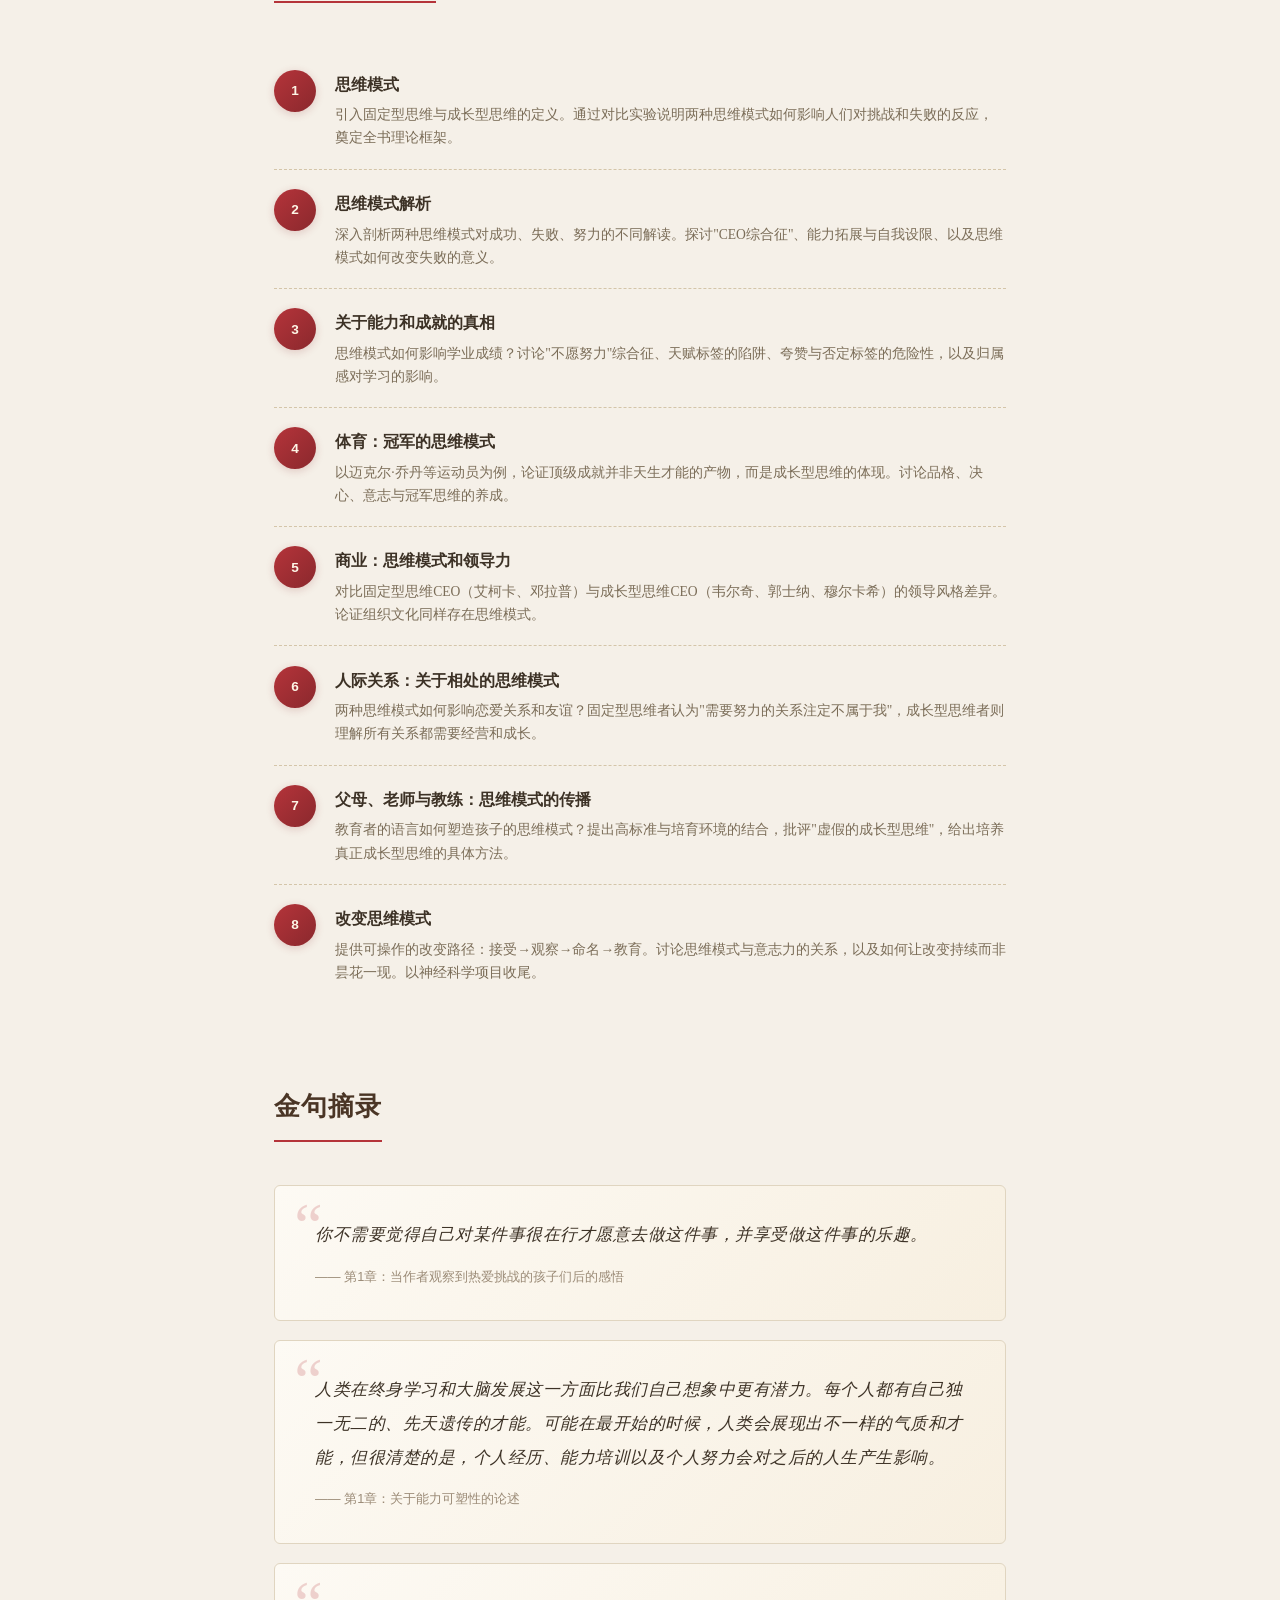
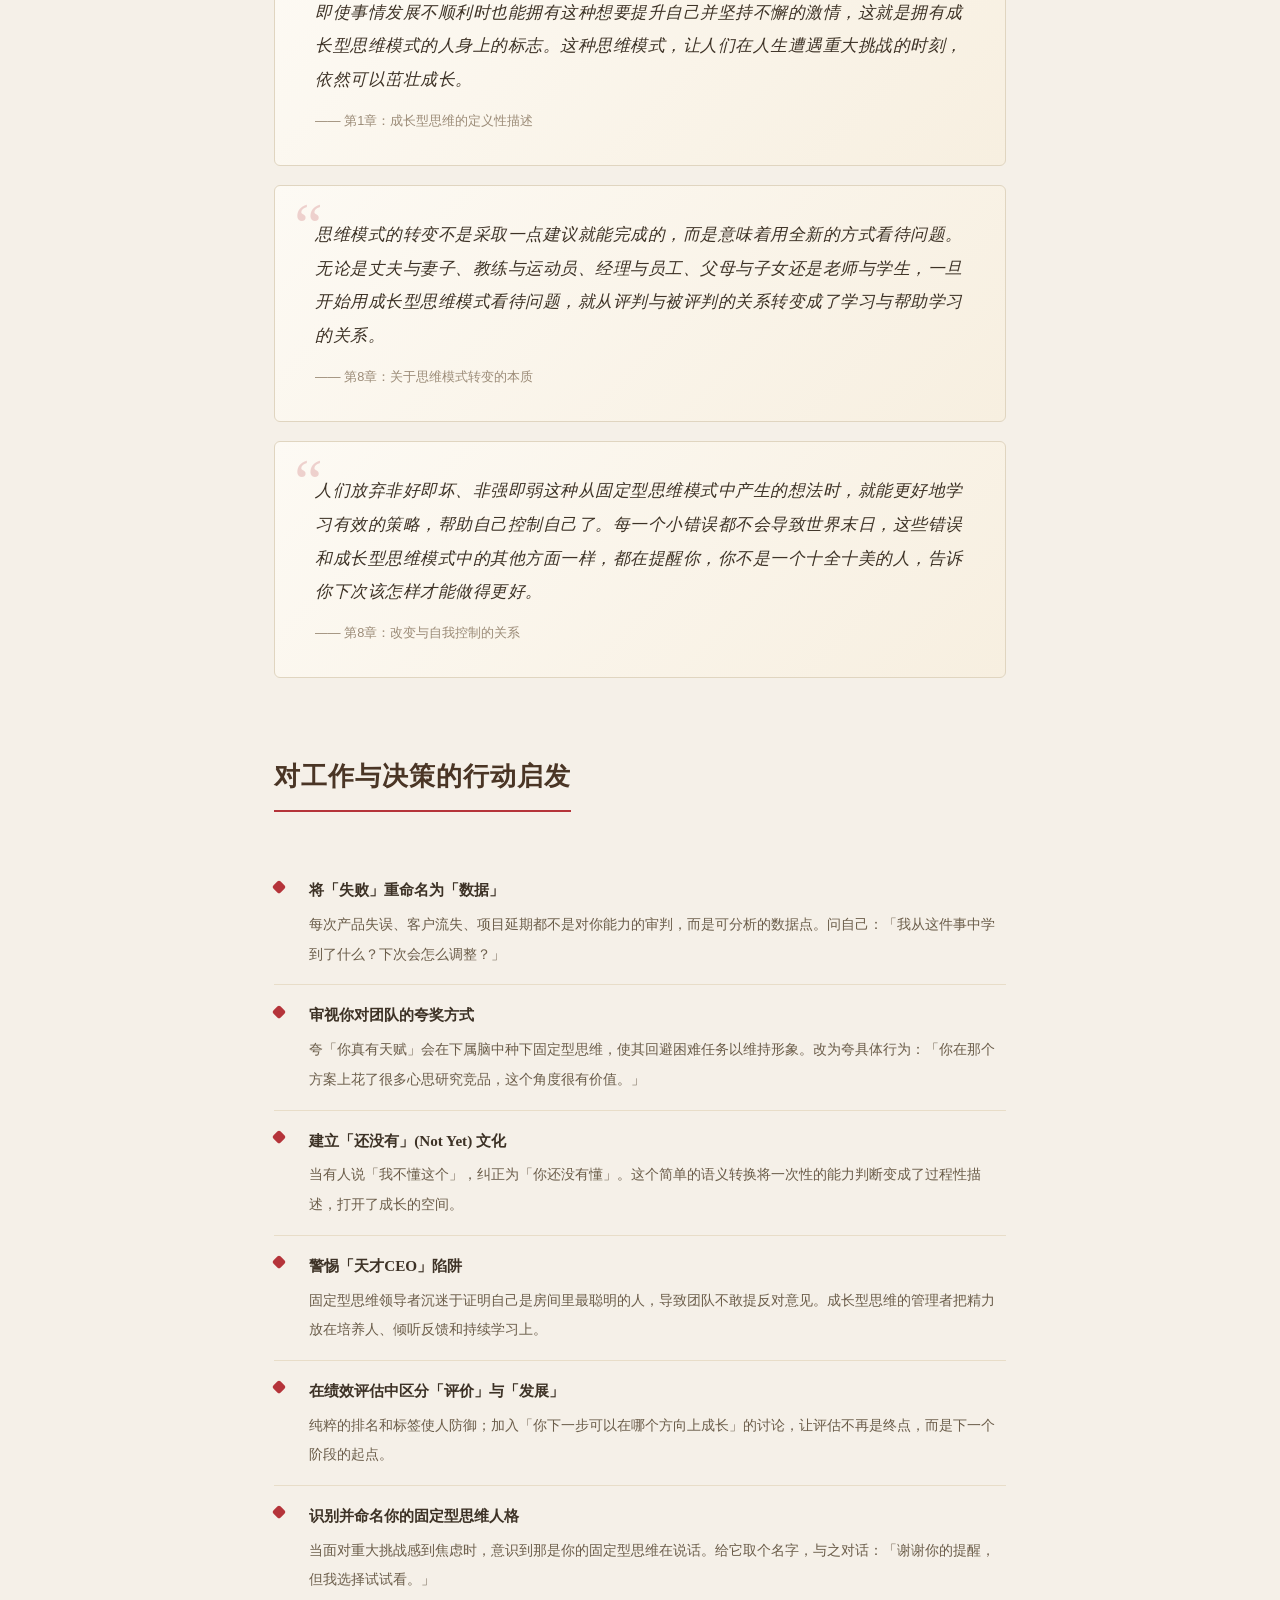
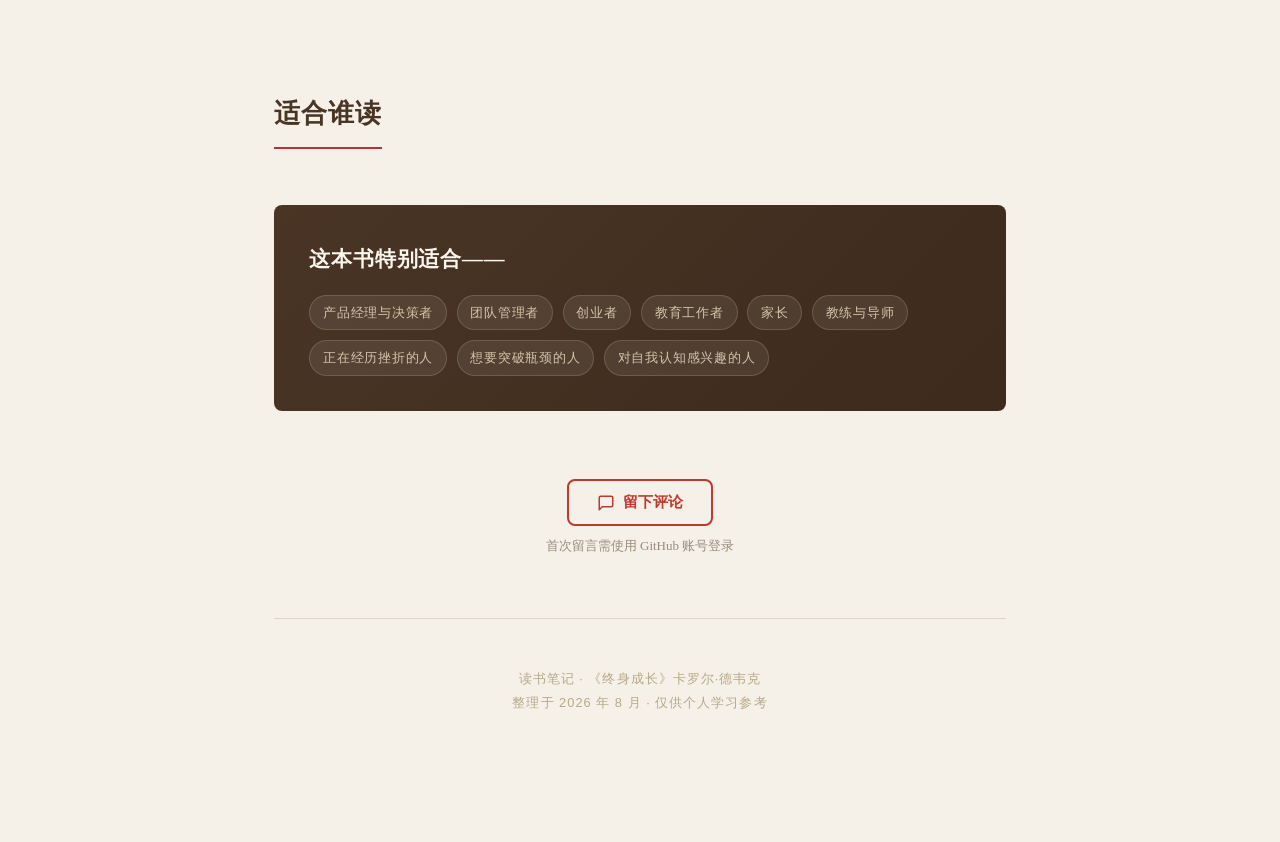
==== commit 879c9235: "feat: 添加 giscus 留言功能 — 每篇读书笔记支持读者评论互动" ====
--- a/books/mindset/index.html
+++ b/books/mindset/index.html
@@ -535,6 +535,7 @@
     }
   }
 </style>
+  <link rel="stylesheet" href="../../assets/comments.css">
 </head>
 <body>
 
@@ -813,6 +814,15 @@
     </div>
   </div>
 
+  <!-- Comment trigger -->
+  <div class="comment-section">
+    <button class="comment-trigger js-open-discussion" type="button">
+      <svg viewBox="0 0 24 24" fill="none" stroke="currentColor" stroke-width="2" stroke-linecap="round" stroke-linejoin="round"><path d="M21 15a2 2 0 0 1-2 2H7l-4 4V5a2 2 0 0 1 2-2h14a2 2 0 0 1 2 2z"/></svg>
+      留下评论
+    </button>
+    <p style="margin-top:8px;color:#9a8b7a;font-size:13px;">首次留言需使用 GitHub 账号登录</p>
+  </div>
+
   <!-- Colophon -->
   <div class="colophon">
     <p>读书笔记 · 《终身成长》卡罗尔·德韦克</p>
@@ -825,12 +835,54 @@
 <button class="scroll-top" id="scrollTop" aria-label="回到顶部">&uarr;</button>
 
 <script>
-  const btn = document.getElementById('scrollTop');
+  const scrollBtn = document.querySelector('.scroll-top');
   window.addEventListener('scroll', () => {
-    btn.classList.toggle('visible', window.scrollY > 500);
+    scrollBtn.classList.toggle('visible', window.scrollY > 500);
   });
-  btn.addEventListener('click', () => window.scrollTo({ top: 0, behavior: 'smooth' }));
+  scrollBtn.addEventListener('click', () => window.scrollTo({ top: 0, behavior: 'smooth' }));
 </script>
+
+<!-- ===== Giscus 评论弹窗 ===== -->
+<dialog class="discussion-panel" id="discussion-panel" aria-labelledby="discussion-title">
+  <div class="panel-shell">
+    <header class="panel-header">
+      <div>
+        <div class="panel-kicker">DISCUSSION</div>
+        <h2 id="discussion-title">读者评论</h2>
+      </div>
+      <button class="panel-close" id="discussion-close" type="button">关闭</button>
+    </header>
+    <div class="panel-content">
+      <div class="discussion-card">
+        <p class="discussion-intro">关于《终身成长》，你有什么想法？欢迎留下评论。首次留言需要使用 GitHub 账号登录。</p>
+        <script src="https://giscus.app/client.js"
+                data-repo="Acidache/reading-notes-mindset"
+                data-repo-id="R_kgDOTvUWjg"
+                data-category="General"
+                data-category-id="DIC_kwDOTvUWjs4DCx06"
+                data-mapping="pathname"
+                data-strict="1"
+                data-reactions-enabled="1"
+                data-emit-metadata="0"
+                data-input-position="top"
+                data-theme="light"
+                data-lang="zh-CN"
+                crossorigin="anonymous"
+                async>
+        </script>
+        <noscript>
+          <p class="discussion-note">需要启用 JavaScript 才能显示评论区。你也可以直接前往
+            <a href="https://github.com/Acidache/reading-notes-mindset/discussions">GitHub Discussions</a>
+            参与讨论。
+          </p>
+        </noscript>
+        <p class="discussion-note">评论由 <a href="https://giscus.app/zh-CN" rel="noopener noreferrer">giscus</a> 与 GitHub Discussions 提供；登录和评论遵循 GitHub 的隐私政策与社区规则。</p>
+      </div>
+    </div>
+  </div>
+</dialog>
+
+<script src="../../assets/comments.js"></script>
 
 </body>
 </html>
--- a/assets/comments.css
+++ b/assets/comments.css
@@ -0,0 +1,219 @@
+/* ===== Giscus 评论弹窗样式 — 读书笔记风格 ===== */
+
+body.panel-open {
+  overflow: hidden;
+}
+
+/* 评论区容器 */
+.comment-section {
+  text-align: center;
+  padding: 36px 0 28px;
+}
+
+/* 评论触发按钮 */
+.comment-trigger {
+  display: inline-flex;
+  align-items: center;
+  gap: 8px;
+  padding: 12px 28px;
+  border: 2px solid #c0392b;
+  border-radius: 8px;
+  color: #c0392b;
+  background: transparent;
+  font-family: inherit;
+  font-size: 15px;
+  font-weight: 600;
+  cursor: pointer;
+  transition: all 0.2s ease;
+}
+
+.comment-trigger:hover,
+.comment-trigger:focus-visible {
+  background: #c0392b;
+  color: #fff;
+  outline: none;
+}
+
+.comment-trigger svg {
+  width: 18px;
+  height: 18px;
+  flex-shrink: 0;
+}
+
+/* 弹窗面板 */
+dialog.discussion-panel {
+  display: none !important;
+  position: fixed;
+  inset: 0;
+  z-index: 1000;
+  width: 100%;
+  height: 100%;
+  max-width: 100%;
+  max-height: 100%;
+  margin: 0;
+  padding: 0;
+  border: none;
+  background: rgba(0, 0, 0, 0.45);
+  opacity: 0;
+  transition: opacity 0.25s ease;
+}
+
+dialog.discussion-panel[open] {
+  display: flex !important;
+  align-items: center;
+  justify-content: center;
+  opacity: 1;
+}
+
+dialog.discussion-panel::backdrop {
+  background: transparent;
+}
+
+.panel-shell {
+  display: flex;
+  flex-direction: column;
+  width: min(780px, calc(100vw - 32px));
+  max-height: min(88vh, 760px);
+  border-radius: 14px;
+  background: #faf6f0;
+  box-shadow: 0 20px 60px rgba(0, 0, 0, 0.25);
+  overflow: hidden;
+  animation: panel-slide-up 0.28s ease;
+}
+
+@keyframes panel-slide-up {
+  from {
+    transform: translateY(24px);
+    opacity: 0;
+  }
+  to {
+    transform: translateY(0);
+    opacity: 1;
+  }
+}
+
+.panel-header {
+  display: flex;
+  align-items: center;
+  justify-content: space-between;
+  gap: 16px;
+  min-height: 60px;
+  padding: 14px 22px;
+  border-bottom: 1px solid #e0d5c5;
+  background: linear-gradient(135deg, #f5ede0 0%, #faf6f0 100%);
+  flex-shrink: 0;
+}
+
+.panel-kicker {
+  margin: 0;
+  color: #c0392b;
+  font-family: "Georgia", "Noto Serif SC", serif;
+  font-size: 11px;
+  font-weight: 700;
+  letter-spacing: 0.1em;
+  text-transform: uppercase;
+}
+
+.panel-header h2 {
+  margin: 3px 0 0;
+  color: #2c1810;
+  font-family: "Georgia", "Noto Serif SC", serif;
+  font-size: 19px;
+  font-weight: 700;
+}
+
+.panel-close {
+  display: inline-flex;
+  align-items: center;
+  justify-content: center;
+  min-width: 36px;
+  min-height: 36px;
+  padding: 6px 10px;
+  border: 1px solid #d4c8b6;
+  border-radius: 8px;
+  color: #6b5e50;
+  background: #fff;
+  font-family: inherit;
+  font-size: 13px;
+  cursor: pointer;
+  transition: all 0.18s ease;
+  flex-shrink: 0;
+}
+
+.panel-close:hover,
+.panel-close:focus-visible {
+  border-color: #c0392b;
+  color: #c0392b;
+  background: #fdf6f0;
+  outline: 3px solid rgba(192, 57, 43, 0.12);
+}
+
+.panel-content {
+  flex: 1;
+  min-height: 0;
+  padding: 18px 22px 24px;
+  overflow-y: auto;
+}
+
+.discussion-card {
+  min-height: 300px;
+}
+
+.discussion-intro {
+  margin: 0 0 18px;
+  color: #5a4d40;
+  font-size: 14px;
+  line-height: 1.7;
+}
+
+.discussion-note {
+  margin-top: 16px;
+  color: #9a8b7a;
+  font-size: 12px;
+  line-height: 1.6;
+}
+
+.discussion-note a {
+  color: #8b5e3c;
+  text-decoration: underline;
+  text-underline-offset: 2px;
+}
+
+.discussion-note a:hover {
+  color: #c0392b;
+}
+
+/* giscus 容器 */
+.giscus,
+.giscus-frame {
+  width: 100% !important;
+}
+
+/* 移动端适配 */
+@media (max-width: 640px) {
+  .panel-shell {
+    width: calc(100vw - 16px);
+    max-height: calc(100vh - 32px);
+    border-radius: 12px;
+  }
+
+  .panel-header {
+    padding: 12px 16px;
+    min-height: 52px;
+  }
+
+  .panel-header h2 {
+    font-size: 17px;
+  }
+
+  .panel-content {
+    padding: 14px 16px 20px;
+  }
+
+  .comment-trigger {
+    width: 100%;
+    justify-content: center;
+    padding: 14px 24px;
+    font-size: 16px;
+  }
+}
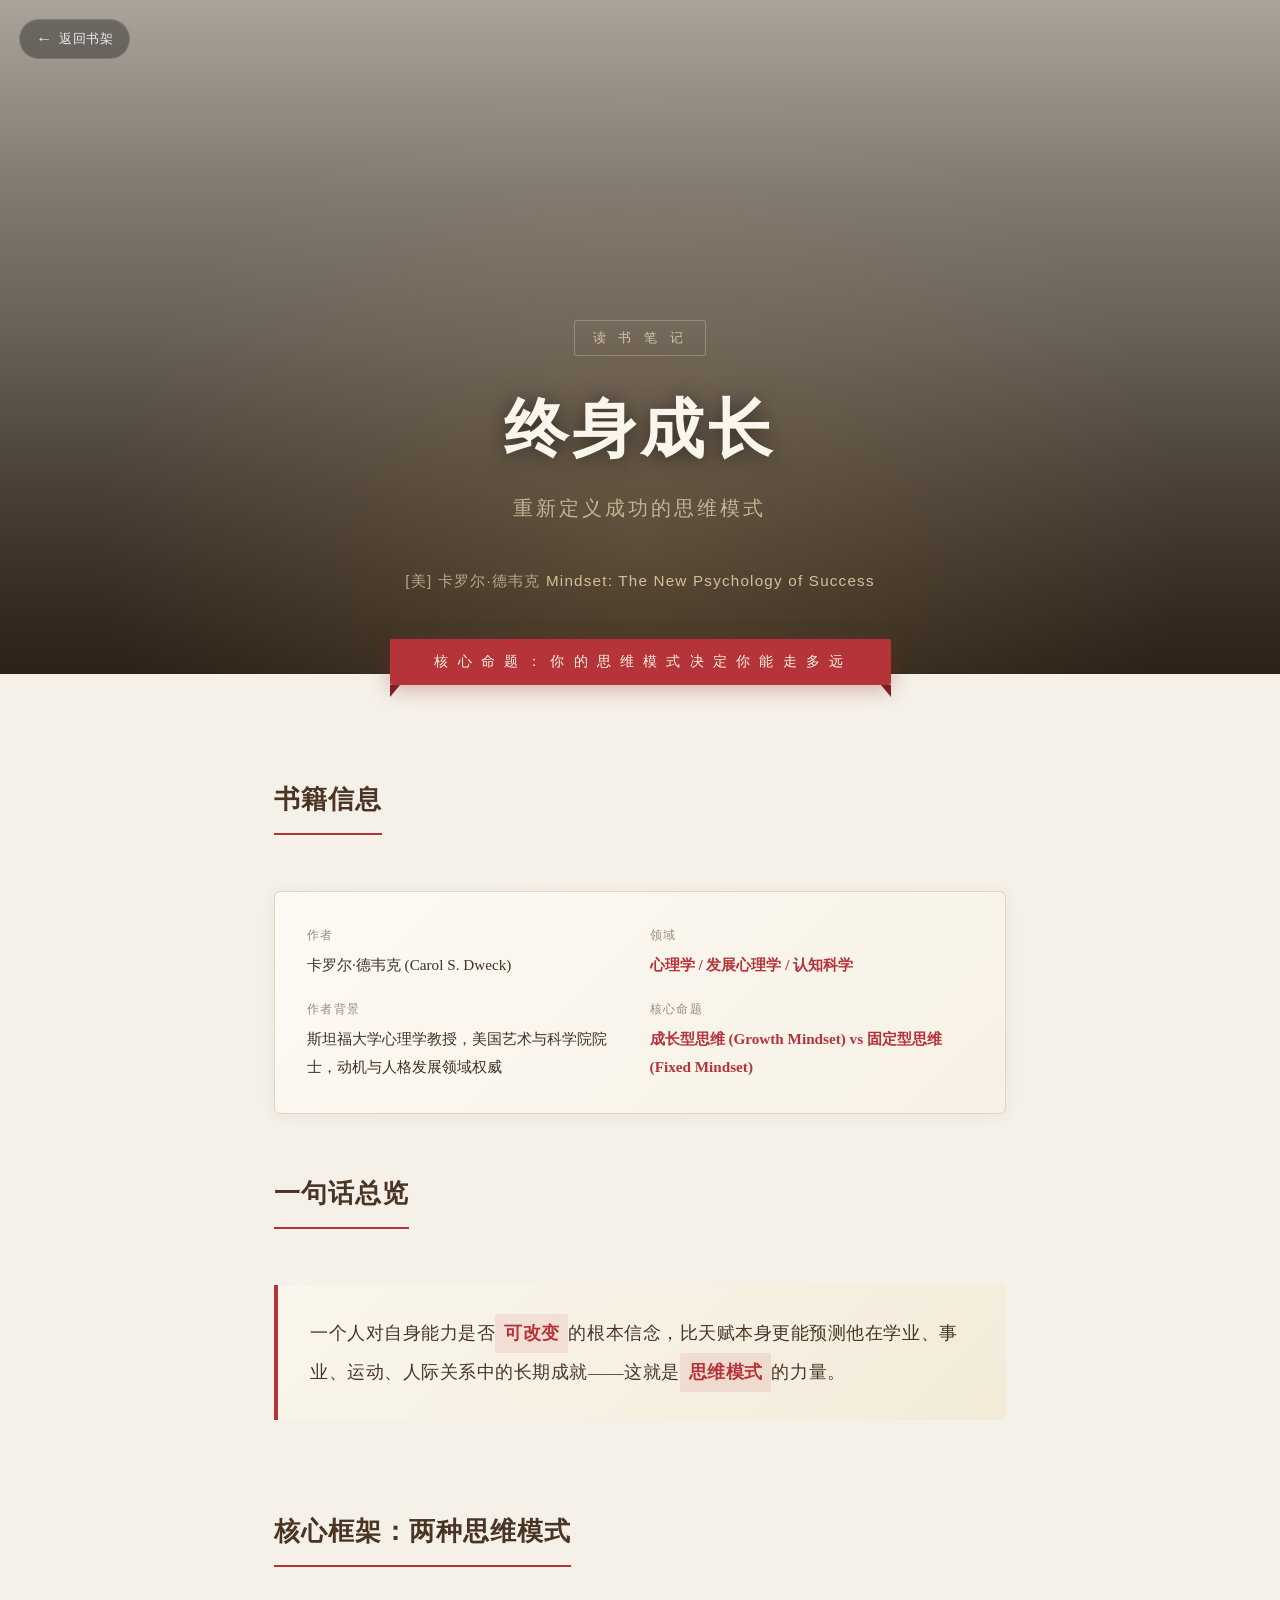
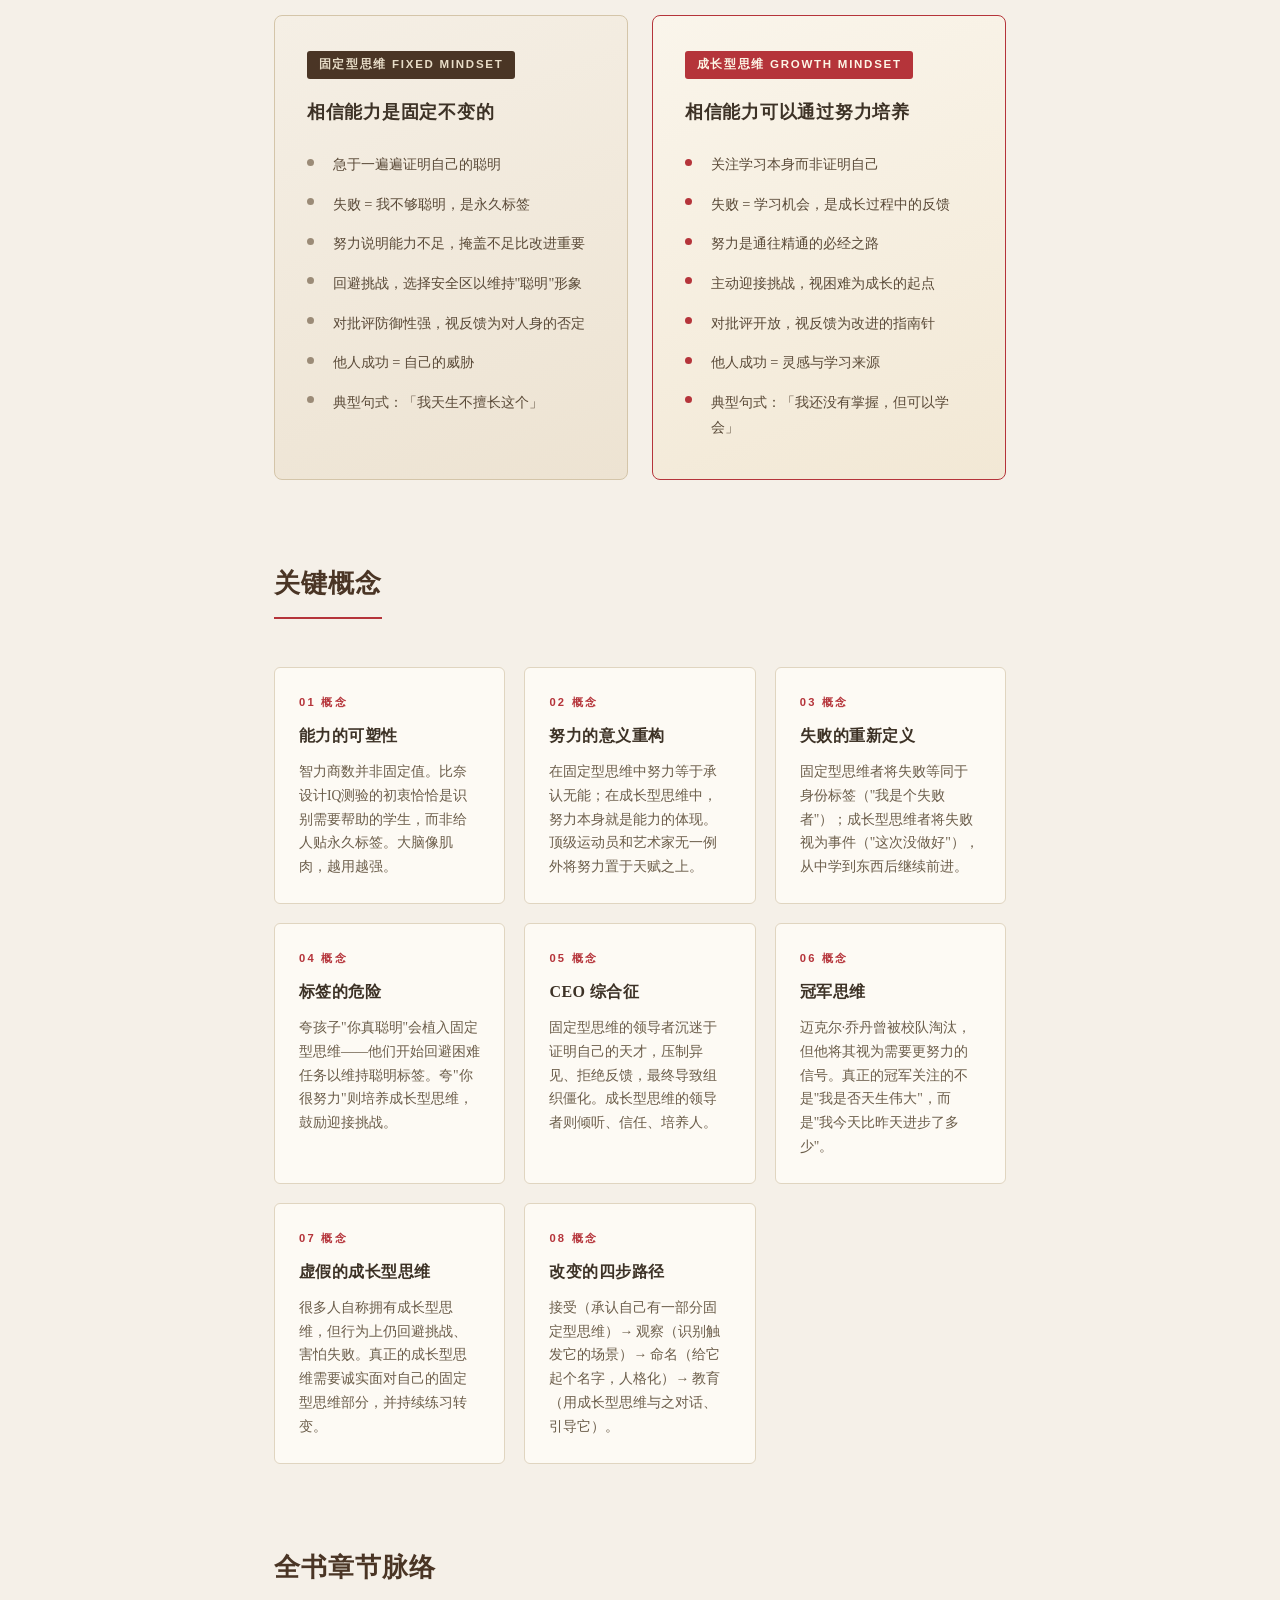
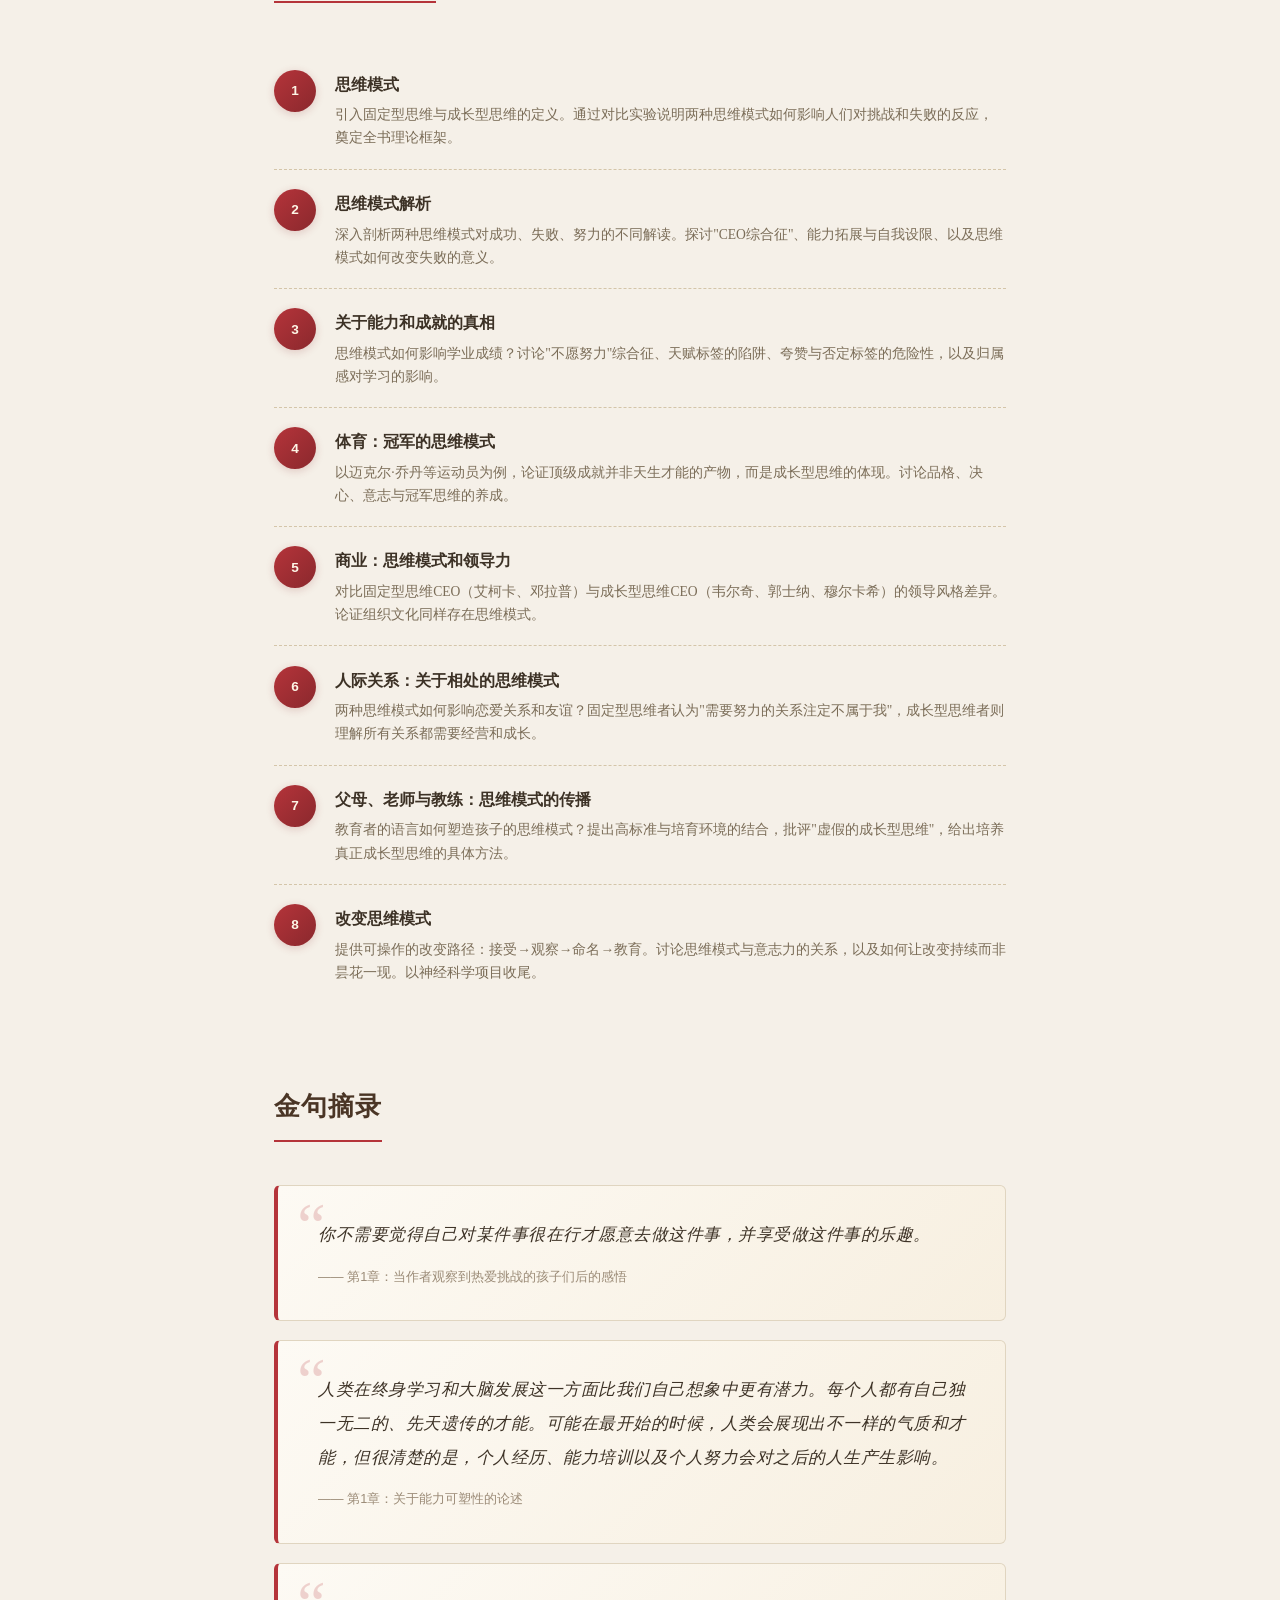
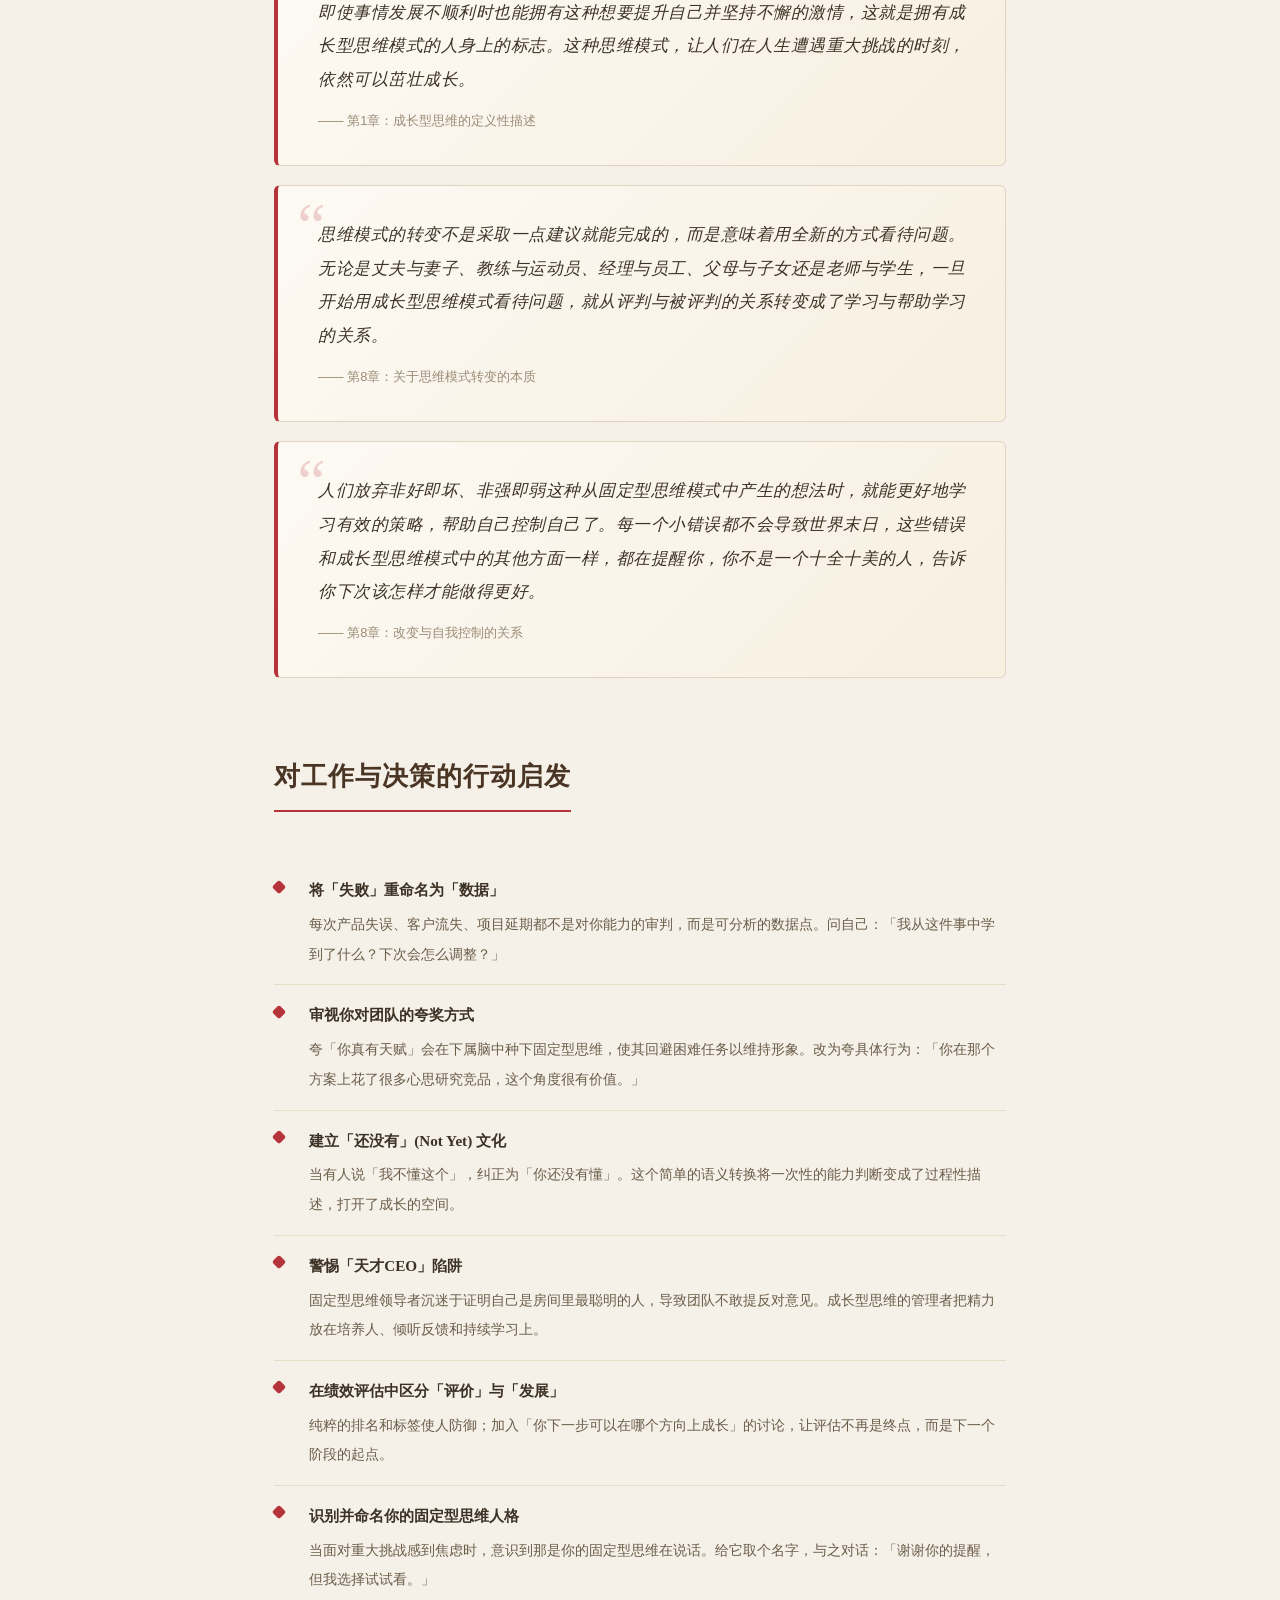
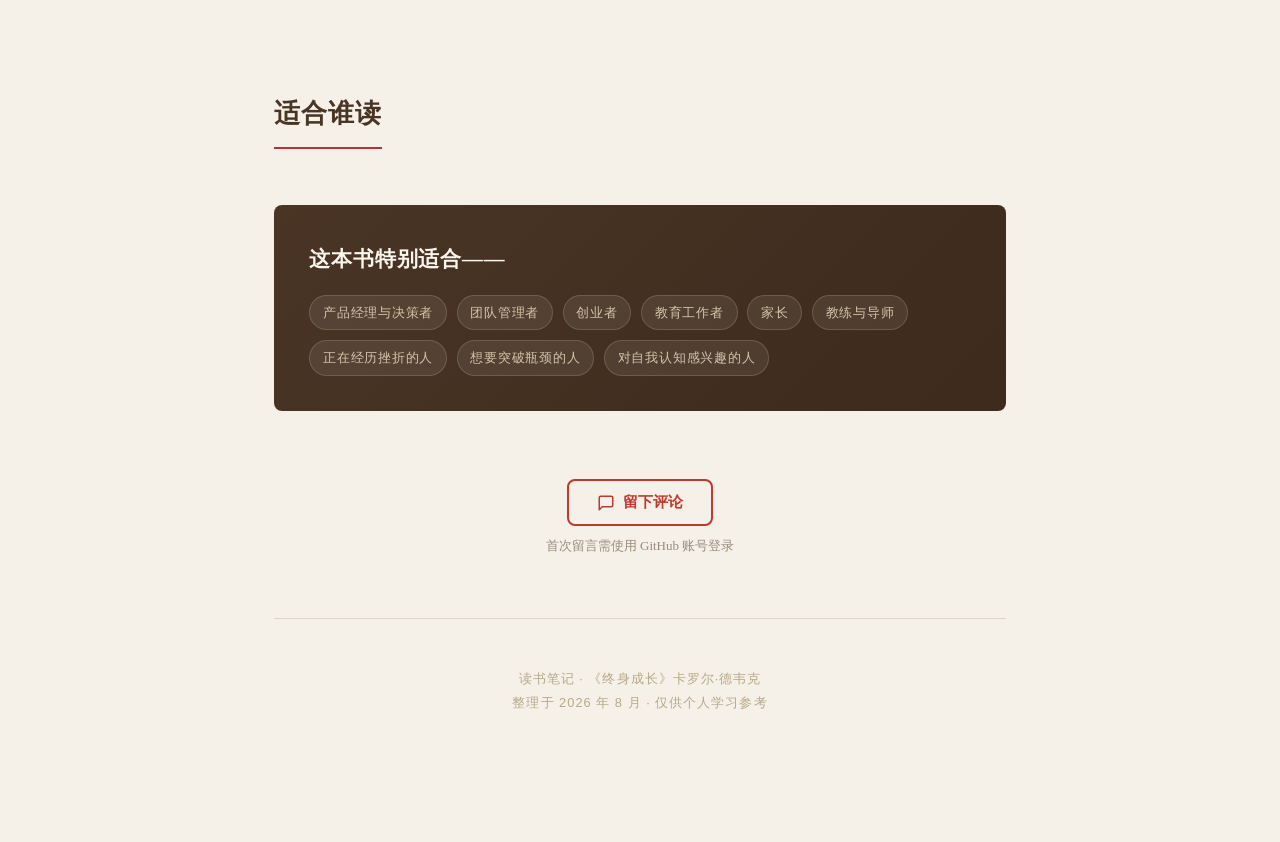
==== commit 983bad32: "feat: 添加克制优雅的 CSS 微动效 — Hero淡入、章节渐入、卡片错落、金句色带滑动展开" ====
--- a/books/mindset/index.html
+++ b/books/mindset/index.html
@@ -130,6 +130,32 @@
     max-width: 780px;
     margin: 0 auto;
     padding: 0 1.5rem 5rem;
+  }
+
+  /* ===== Scroll-triggered animations ===== */
+  .animate-on-scroll {
+    opacity: 0;
+    transform: translateY(22px);
+    transition: opacity 0.7s cubic-bezier(0.22, 1, 0.36, 1),
+                transform 0.7s cubic-bezier(0.22, 1, 0.36, 1);
+  }
+  .animate-on-scroll.visible {
+    opacity: 1;
+    transform: translateY(0);
+  }
+  /* Cards stagger — each card delays 70ms more than the previous */
+  .animate-on-scroll.card-stagger { transition-delay: calc(var(--i, 0) * 0.07s); }
+  .animate-on-scroll.card-stagger.visible { transition-delay: calc(var(--i, 0) * 0.07s); }
+
+  /* Quote-block left ribbon slide */
+  .quote-block.animate-on-scroll {
+    border-left: 4px solid transparent;
+    transition: opacity 0.7s cubic-bezier(0.22, 1, 0.36, 1),
+                transform 0.7s cubic-bezier(0.22, 1, 0.36, 1),
+                border-left-color 0.6s 0.2s ease;
+  }
+  .quote-block.animate-on-scroll.visible {
+    border-left-color: #b5343a;
   }
 
   /* ===== Section Titles ===== */
@@ -559,7 +585,7 @@
 <main class="container">
 
   <!-- 书籍信息 -->
-  <h2 class="section-title">书籍信息</h2>
+  <h2 class="section-title animate-on-scroll">书籍信息</h2>
   <div class="book-info">
     <div class="info-item">
       <span class="info-label">作者</span>
@@ -580,13 +606,13 @@
   </div>
 
   <!-- 一句话总览 -->
-  <h2 class="section-title">一句话总览</h2>
+  <h2 class="section-title animate-on-scroll">一句话总览</h2>
   <div class="overview-block">
     一个人对自身能力是否<span class="marker">可改变</span>的根本信念，比天赋本身更能预测他在学业、事业、运动、人际关系中的长期成就——这就是<span class="marker">思维模式</span>的力量。
   </div>
 
   <!-- 核心框架对比 -->
-  <h2 class="section-title">核心框架：两种思维模式</h2>
+  <h2 class="section-title animate-on-scroll">核心框架：两种思维模式</h2>
   <div class="comparison">
     <div class="col fixed">
       <span class="col-badge">固定型思维 FIXED MINDSET</span>
@@ -617,52 +643,52 @@
   </div>
 
   <!-- 关键概念卡片 -->
-  <h2 class="section-title">关键概念</h2>
+  <h2 class="section-title animate-on-scroll">关键概念</h2>
   <div class="cards-grid">
 
-    <div class="concept-card">
+    <div class="concept-card animate-on-scroll card-stagger" style="--i: 0">
       <div class="card-num">01 概念</div>
       <h5>能力的可塑性</h5>
       <p>智力商数并非固定值。比奈设计IQ测验的初衷恰恰是识别需要帮助的学生，而非给人贴永久标签。大脑像肌肉，越用越强。</p>
     </div>
 
-    <div class="concept-card">
+    <div class="concept-card animate-on-scroll card-stagger" style="--i: 1">
       <div class="card-num">02 概念</div>
       <h5>努力的意义重构</h5>
       <p>在固定型思维中努力等于承认无能；在成长型思维中，努力本身就是能力的体现。顶级运动员和艺术家无一例外将努力置于天赋之上。</p>
     </div>
 
-    <div class="concept-card">
+    <div class="concept-card animate-on-scroll card-stagger" style="--i: 2">
       <div class="card-num">03 概念</div>
       <h5>失败的重新定义</h5>
       <p>固定型思维者将失败等同于身份标签（"我是个失败者"）；成长型思维者将失败视为事件（"这次没做好"），从中学到东西后继续前进。</p>
     </div>
 
-    <div class="concept-card">
+    <div class="concept-card animate-on-scroll card-stagger" style="--i: 3">
       <div class="card-num">04 概念</div>
       <h5>标签的危险</h5>
       <p>夸孩子"你真聪明"会植入固定型思维——他们开始回避困难任务以维持聪明标签。夸"你很努力"则培养成长型思维，鼓励迎接挑战。</p>
     </div>
 
-    <div class="concept-card">
+    <div class="concept-card animate-on-scroll card-stagger" style="--i: 4">
       <div class="card-num">05 概念</div>
       <h5>CEO 综合征</h5>
       <p>固定型思维的领导者沉迷于证明自己的天才，压制异见、拒绝反馈，最终导致组织僵化。成长型思维的领导者则倾听、信任、培养人。</p>
     </div>
 
-    <div class="concept-card">
+    <div class="concept-card animate-on-scroll card-stagger" style="--i: 5">
       <div class="card-num">06 概念</div>
       <h5>冠军思维</h5>
       <p>迈克尔·乔丹曾被校队淘汰，但他将其视为需要更努力的信号。真正的冠军关注的不是"我是否天生伟大"，而是"我今天比昨天进步了多少"。</p>
     </div>
 
-    <div class="concept-card">
+    <div class="concept-card animate-on-scroll card-stagger" style="--i: 6">
       <div class="card-num">07 概念</div>
       <h5>虚假的成长型思维</h5>
       <p>很多人自称拥有成长型思维，但行为上仍回避挑战、害怕失败。真正的成长型思维需要诚实面对自己的固定型思维部分，并持续练习转变。</p>
     </div>
 
-    <div class="concept-card">
+    <div class="concept-card animate-on-scroll card-stagger" style="--i: 7">
       <div class="card-num">08 概念</div>
       <h5>改变的四步路径</h5>
       <p>接受（承认自己有一部分固定型思维）→ 观察（识别触发它的场景）→ 命名（给它起个名字，人格化）→ 教育（用成长型思维与之对话、引导它）。</p>
@@ -671,7 +697,7 @@
   </div>
 
   <!-- 全书章节脉络 -->
-  <h2 class="section-title">全书章节脉络</h2>
+  <h2 class="section-title animate-on-scroll">全书章节脉络</h2>
   <div class="chapter-map">
 
     <div class="chapter-item">
@@ -741,35 +767,35 @@
   </div>
 
   <!-- 金句 -->
-  <h2 class="section-title">金句摘录</h2>
-
-  <div class="quote-block">
+  <h2 class="section-title animate-on-scroll">金句摘录</h2>
+
+  <div class="quote-block animate-on-scroll">
     <p class="quote-text">你不需要觉得自己对某件事很在行才愿意去做这件事，并享受做这件事的乐趣。</p>
     <p class="quote-context">—— 第1章：当作者观察到热爱挑战的孩子们后的感悟</p>
   </div>
 
-  <div class="quote-block">
+  <div class="quote-block animate-on-scroll">
     <p class="quote-text">人类在终身学习和大脑发展这一方面比我们自己想象中更有潜力。每个人都有自己独一无二的、先天遗传的才能。可能在最开始的时候，人类会展现出不一样的气质和才能，但很清楚的是，个人经历、能力培训以及个人努力会对之后的人生产生影响。</p>
     <p class="quote-context">—— 第1章：关于能力可塑性的论述</p>
   </div>
 
-  <div class="quote-block">
+  <div class="quote-block animate-on-scroll">
     <p class="quote-text">即使事情发展不顺利时也能拥有这种想要提升自己并坚持不懈的激情，这就是拥有成长型思维模式的人身上的标志。这种思维模式，让人们在人生遭遇重大挑战的时刻，依然可以茁壮成长。</p>
     <p class="quote-context">—— 第1章：成长型思维的定义性描述</p>
   </div>
 
-  <div class="quote-block">
+  <div class="quote-block animate-on-scroll">
     <p class="quote-text">思维模式的转变不是采取一点建议就能完成的，而是意味着用全新的方式看待问题。无论是丈夫与妻子、教练与运动员、经理与员工、父母与子女还是老师与学生，一旦开始用成长型思维模式看待问题，就从评判与被评判的关系转变成了学习与帮助学习的关系。</p>
     <p class="quote-context">—— 第8章：关于思维模式转变的本质</p>
   </div>
 
-  <div class="quote-block">
+  <div class="quote-block animate-on-scroll">
     <p class="quote-text">人们放弃非好即坏、非强即弱这种从固定型思维模式中产生的想法时，就能更好地学习有效的策略，帮助自己控制自己了。每一个小错误都不会导致世界末日，这些错误和成长型思维模式中的其他方面一样，都在提醒你，你不是一个十全十美的人，告诉你下次该怎样才能做得更好。</p>
     <p class="quote-context">—— 第8章：改变与自我控制的关系</p>
   </div>
 
   <!-- 行动启发 -->
-  <h2 class="section-title">对工作与决策的行动启发</h2>
+  <h2 class="section-title animate-on-scroll">对工作与决策的行动启发</h2>
   <ul class="insights-list">
     <li>
       <strong>将「失败」重命名为「数据」</strong>
@@ -798,7 +824,7 @@
   </ul>
 
   <!-- 适合谁读 -->
-  <h2 class="section-title">适合谁读</h2>
+  <h2 class="section-title animate-on-scroll">适合谁读</h2>
   <div class="who-read">
     <h3>这本书特别适合——</h3>
     <div class="tag-list">
@@ -883,6 +909,18 @@
 </dialog>
 
 <script src="../../assets/comments.js"></script>
+<script>
+  // Scroll-triggered reveal animations
+  const observer = new IntersectionObserver((entries) => {
+    entries.forEach(entry => {
+      if (entry.isIntersecting) {
+        entry.target.classList.add('visible');
+      }
+    });
+  }, { threshold: 0.15, rootMargin: '0px 0px -30px 0px' });
+
+  document.querySelectorAll('.animate-on-scroll').forEach(el => observer.observe(el));
+</script>
 
 </body>
 </html>
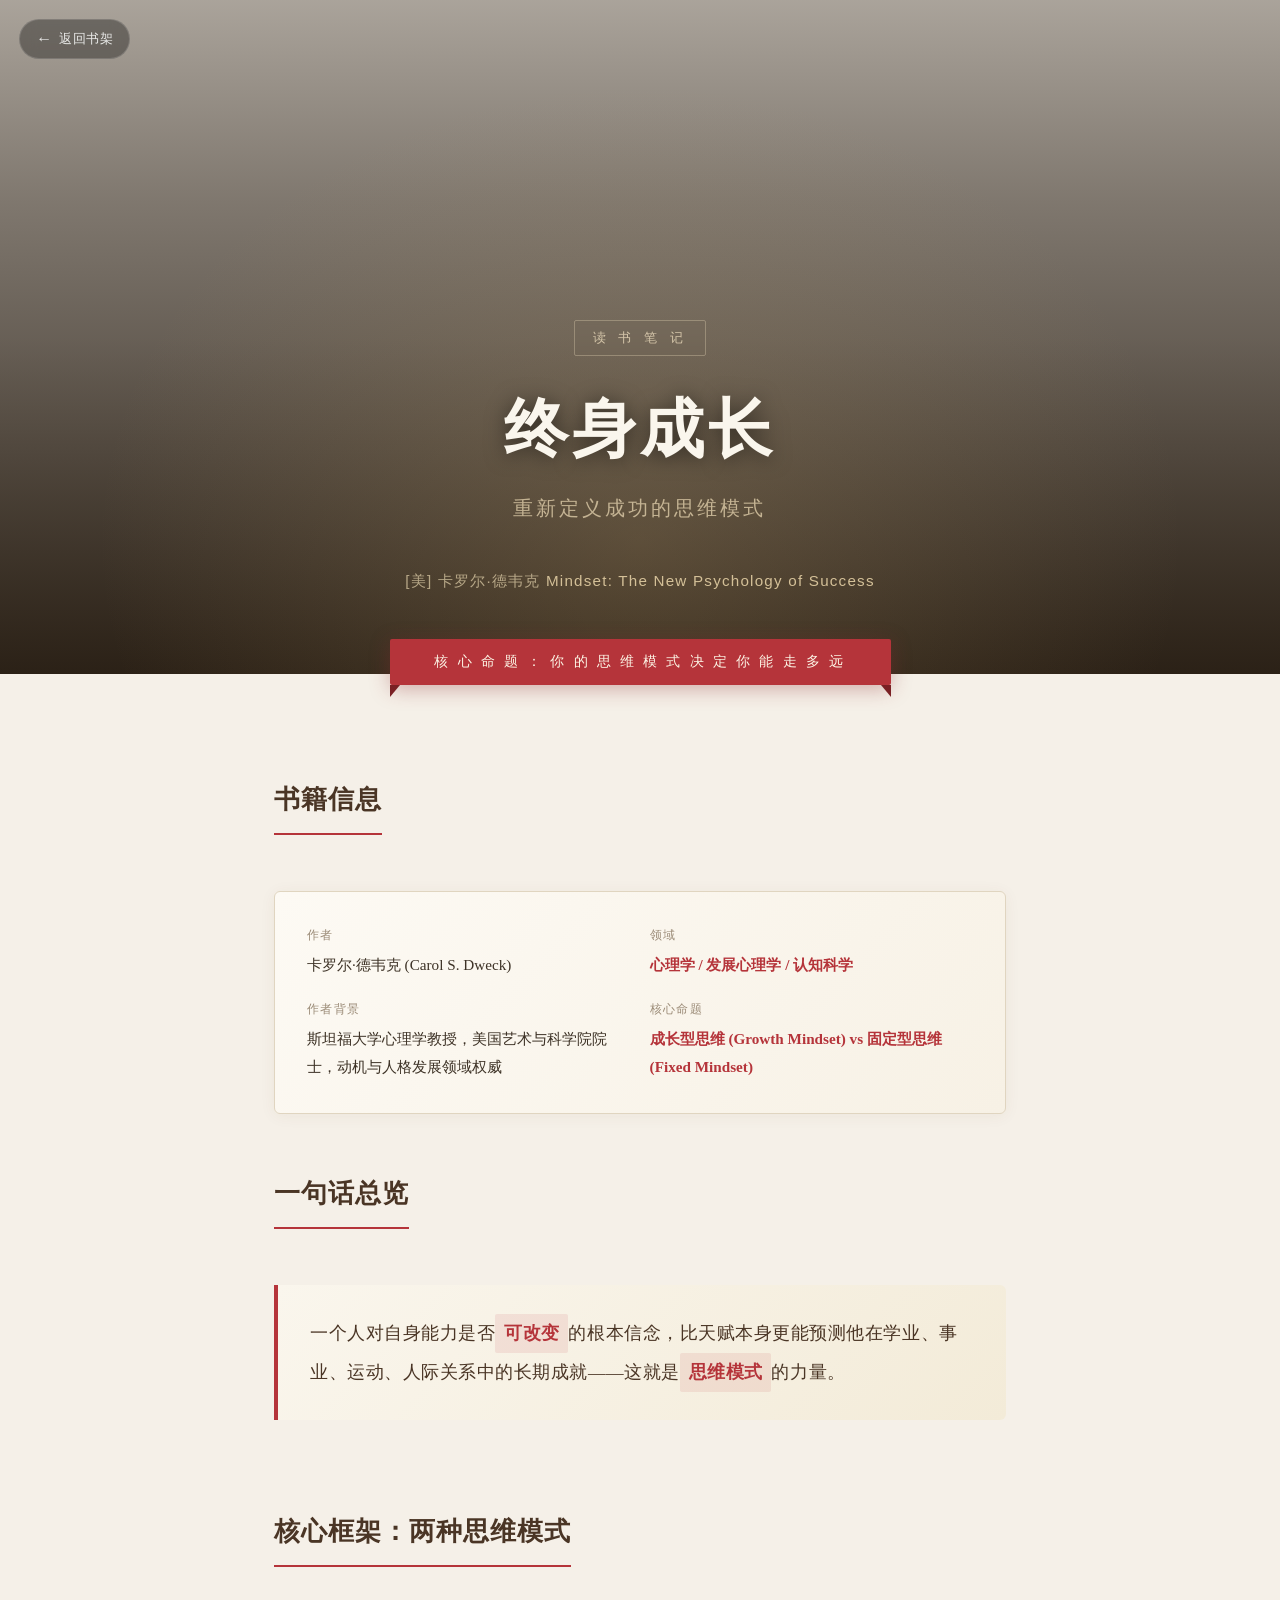
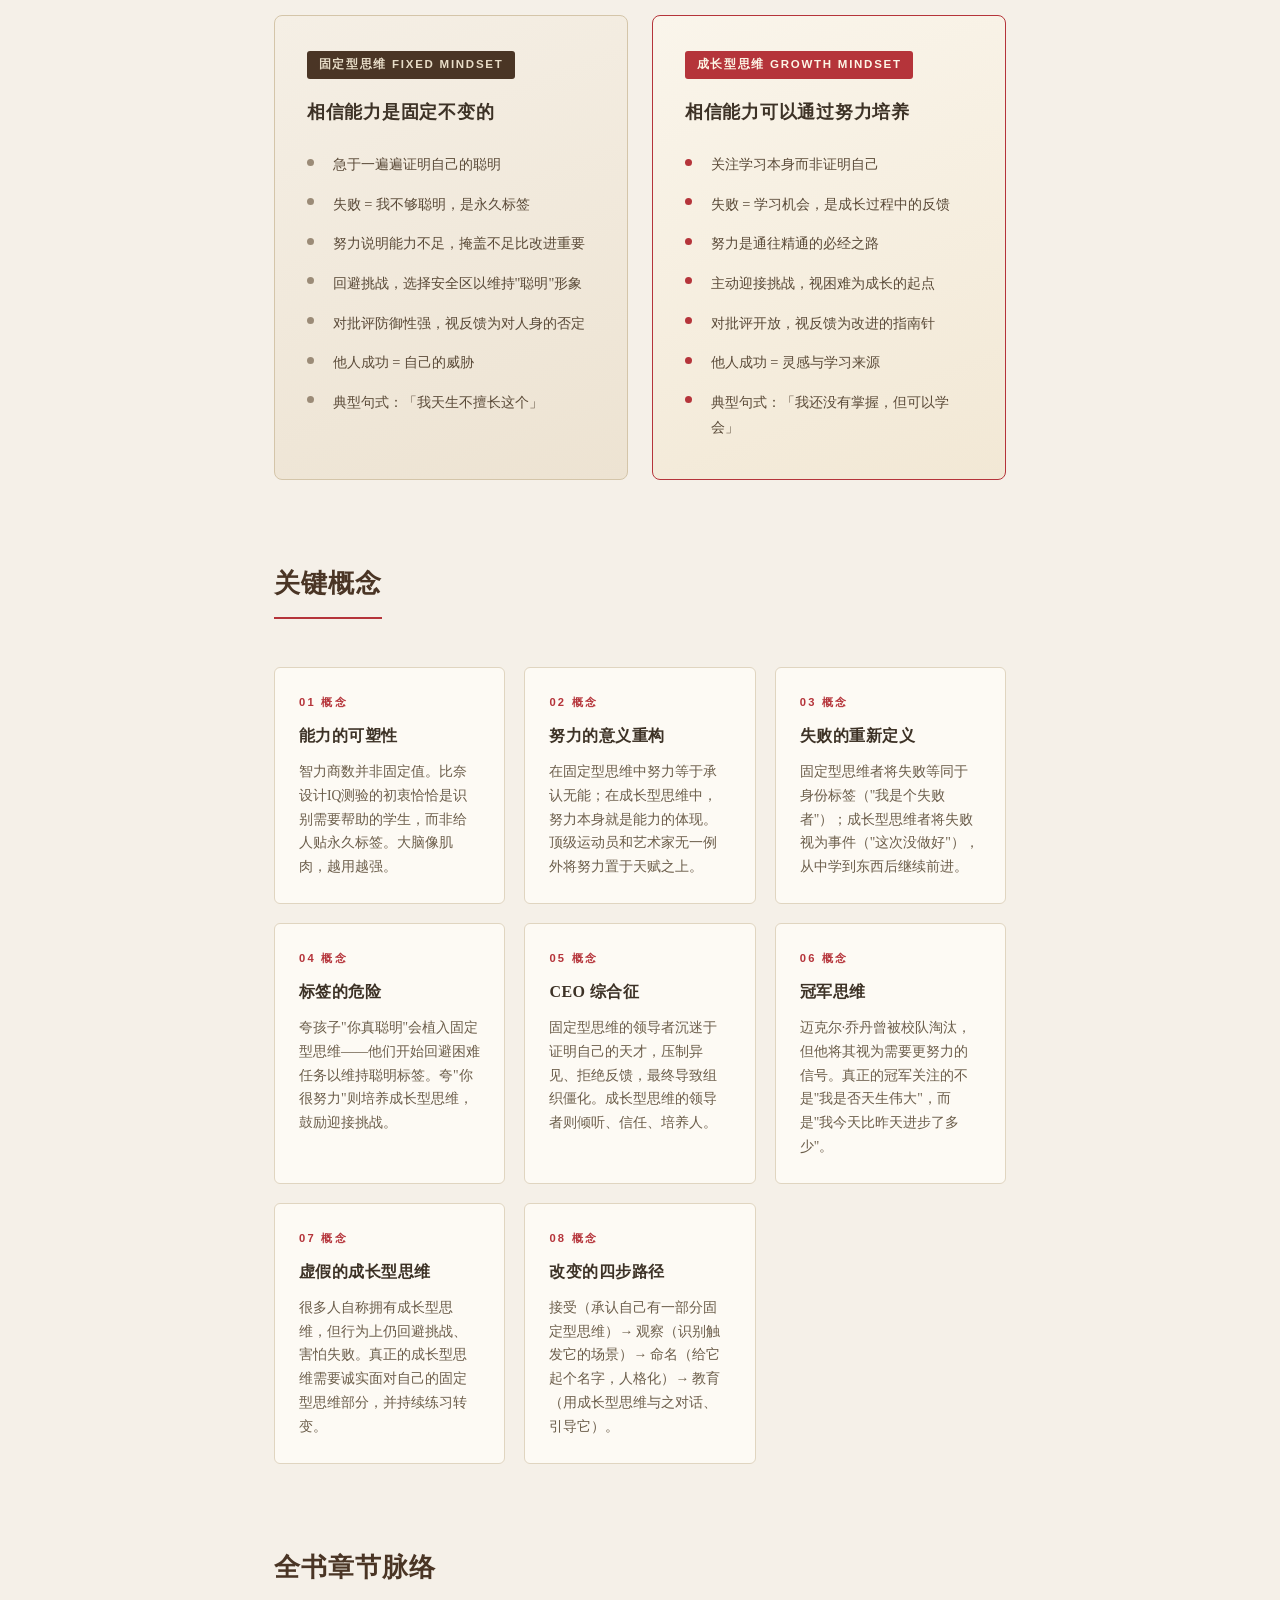
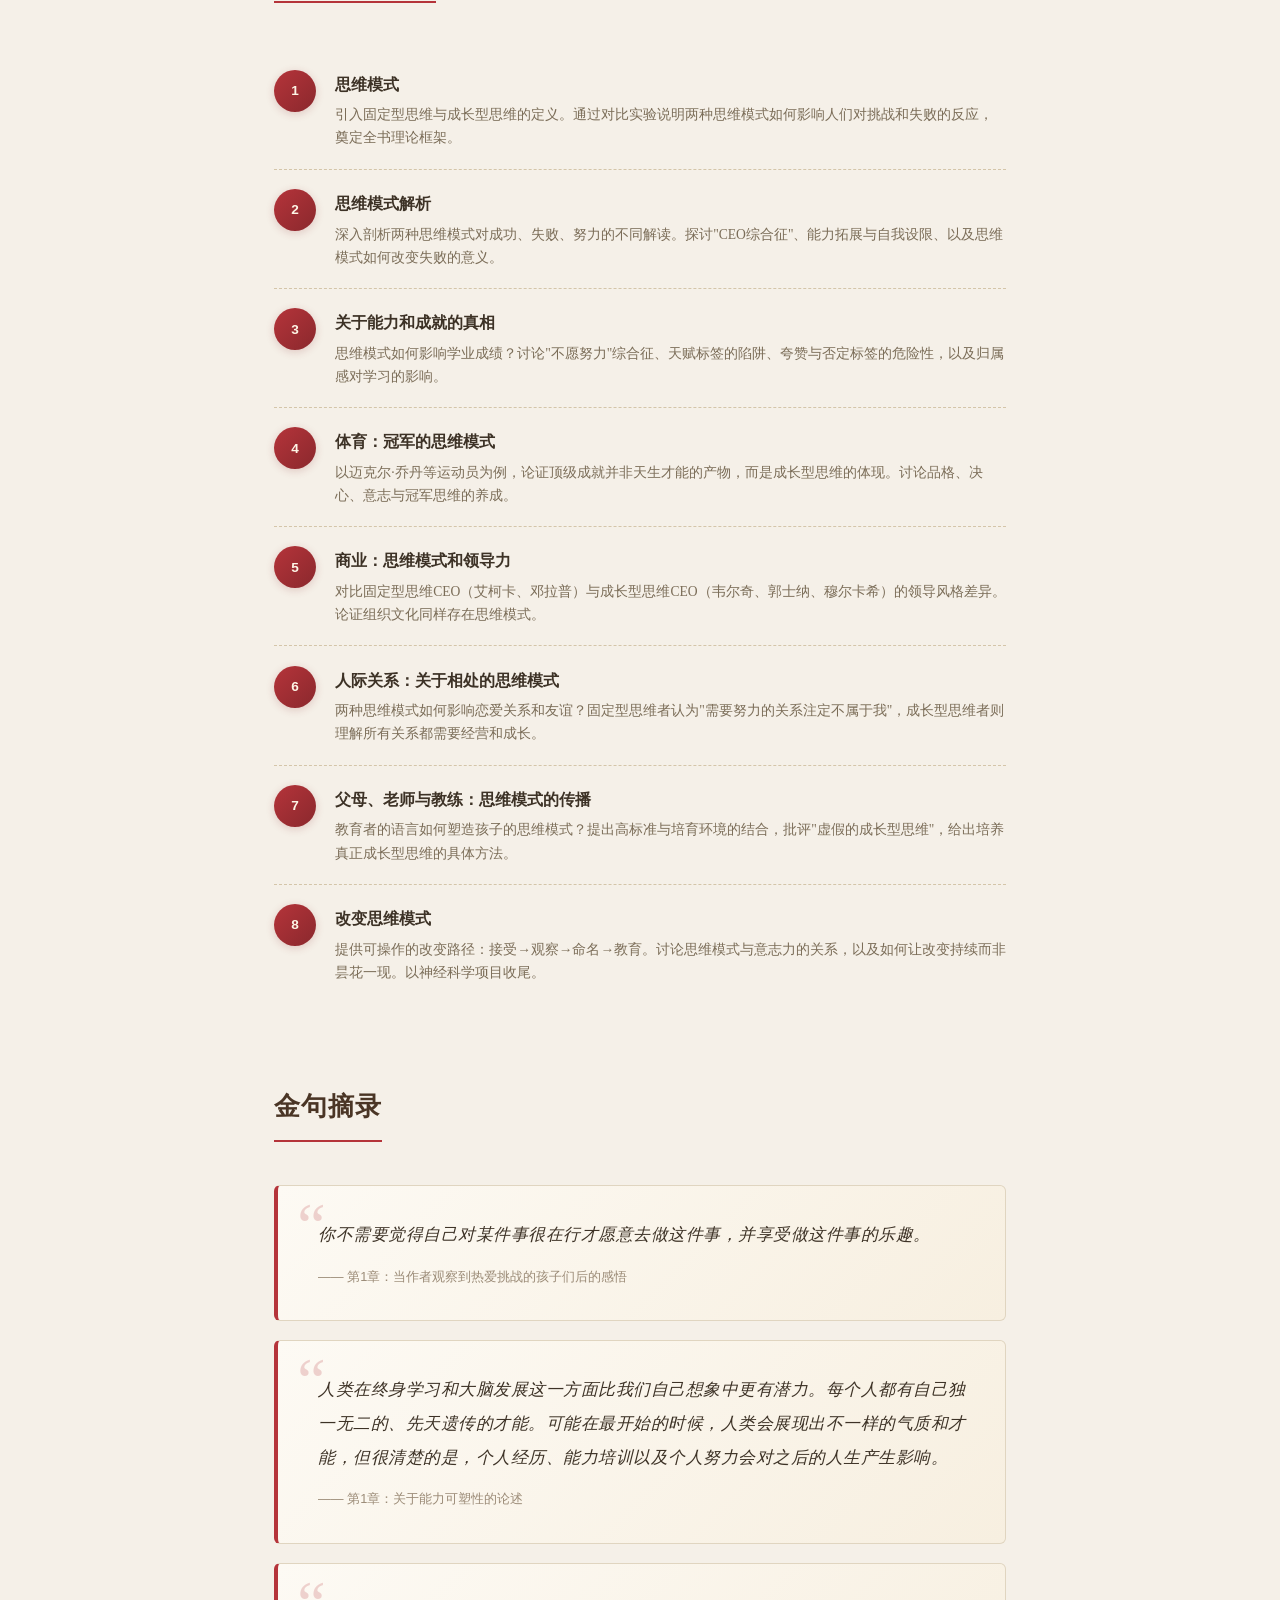
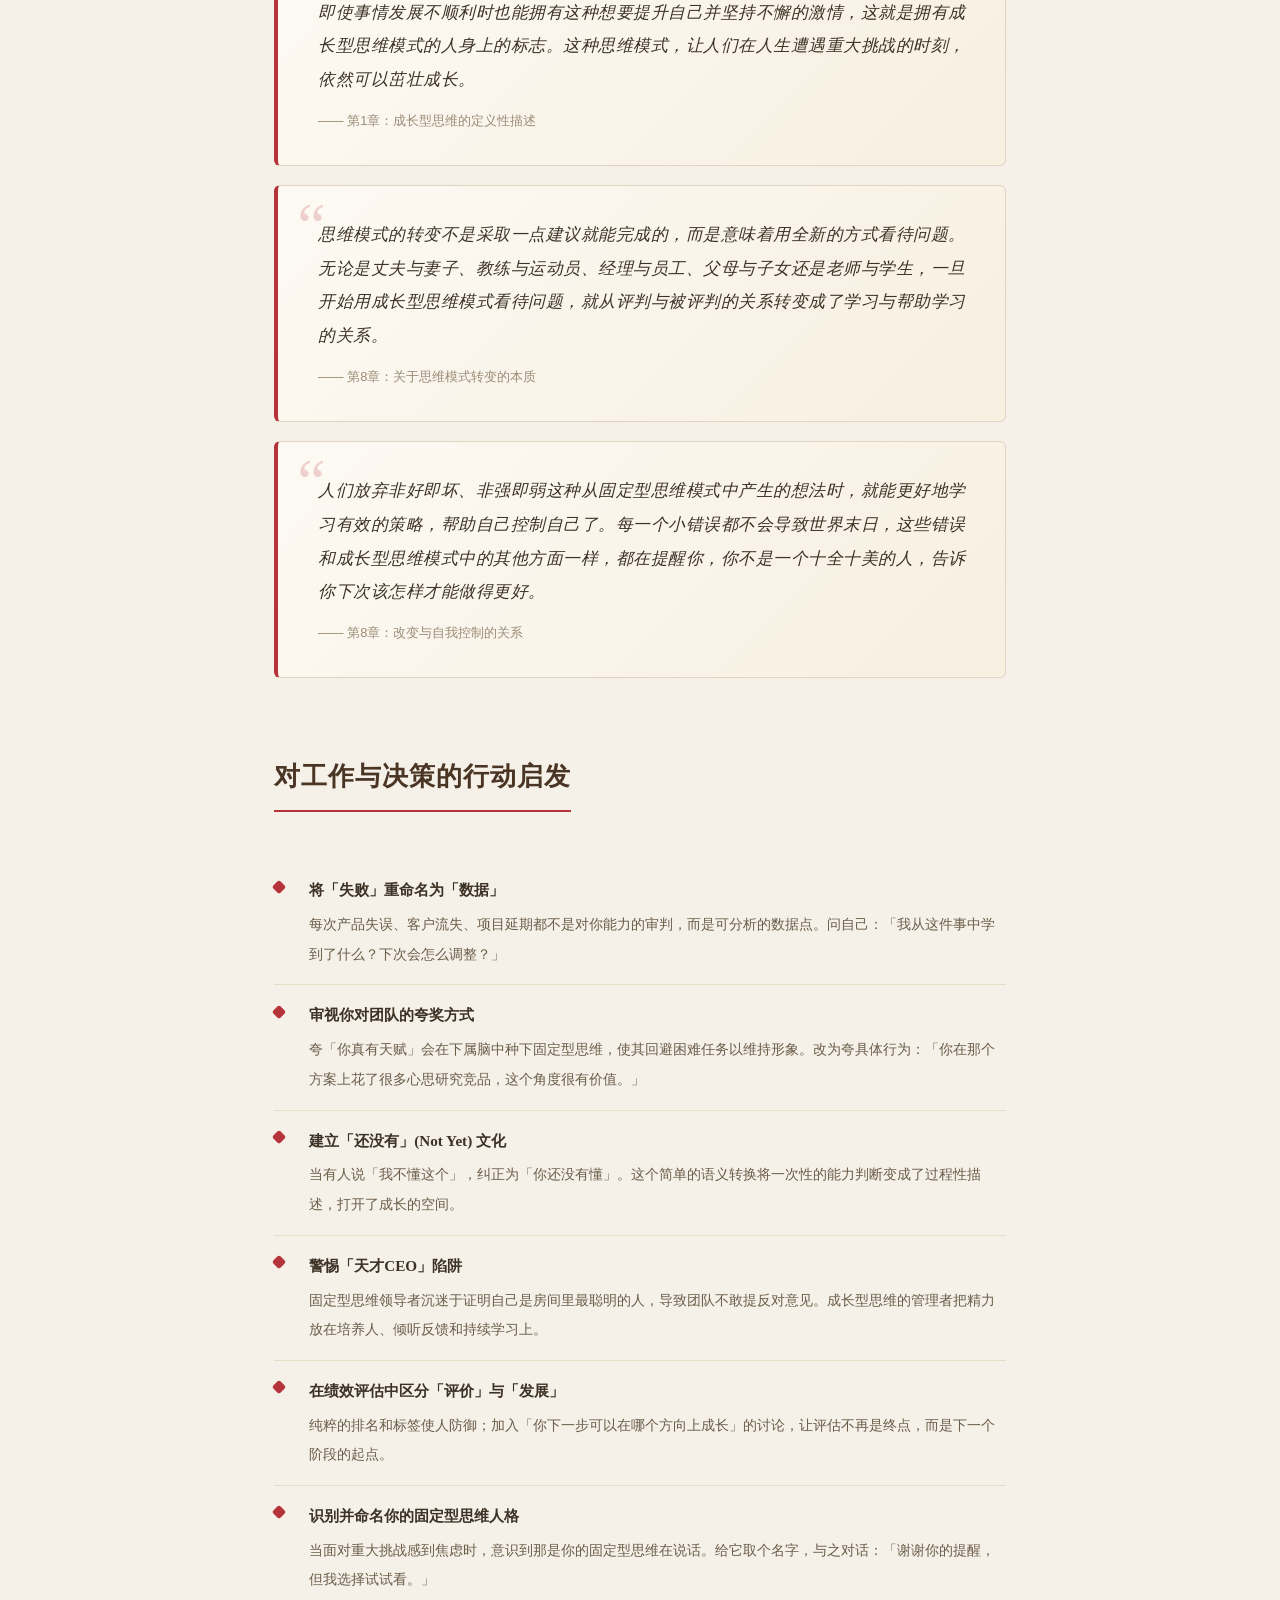
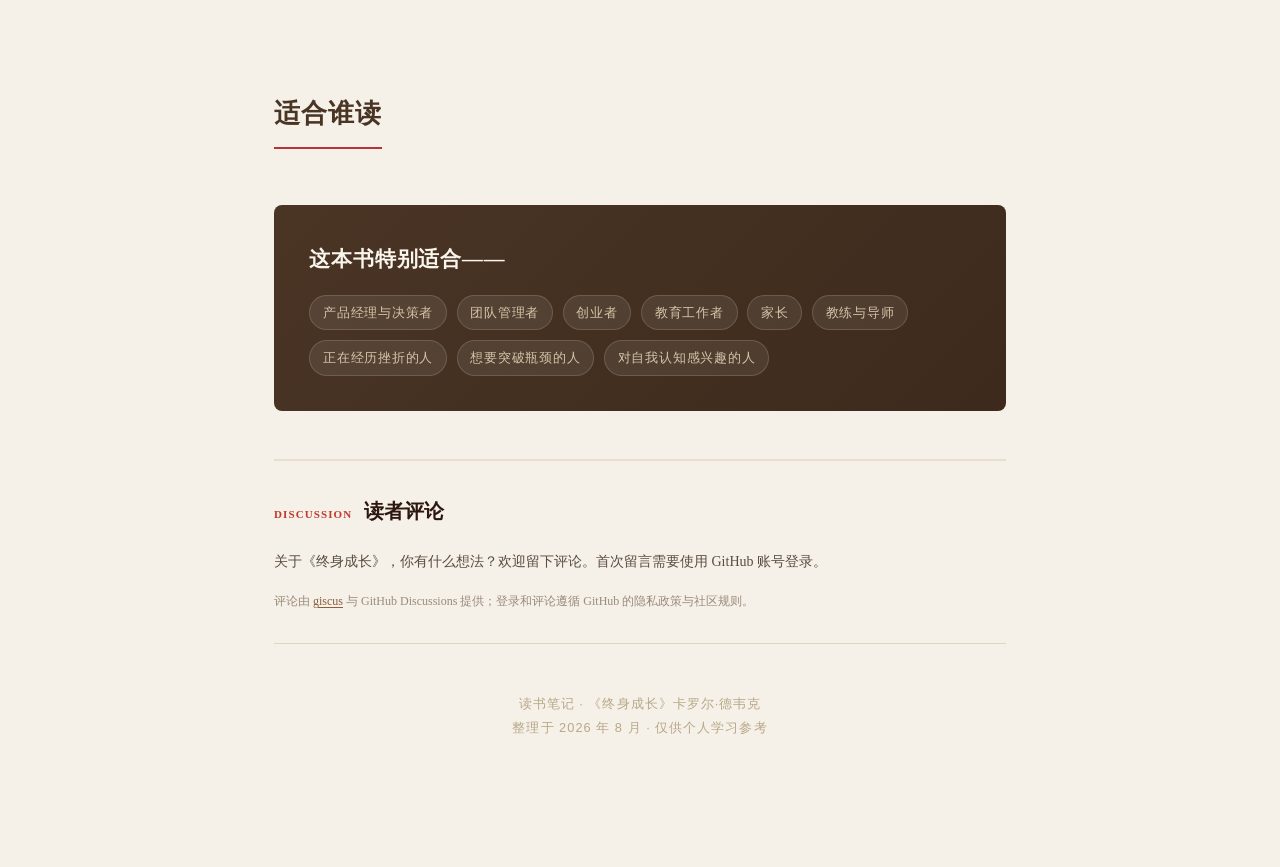
==== commit a0278f2a: "refactor: giscus 评论从弹窗改为页面内嵌显示" ====
--- a/books/mindset/index.html
+++ b/books/mindset/index.html
@@ -840,13 +840,35 @@
     </div>
   </div>
 
-  <!-- Comment trigger -->
+  <!-- 读者评论 -->
   <div class="comment-section">
-    <button class="comment-trigger js-open-discussion" type="button">
-      <svg viewBox="0 0 24 24" fill="none" stroke="currentColor" stroke-width="2" stroke-linecap="round" stroke-linejoin="round"><path d="M21 15a2 2 0 0 1-2 2H7l-4 4V5a2 2 0 0 1 2-2h14a2 2 0 0 1 2 2z"/></svg>
-      留下评论
-    </button>
-    <p style="margin-top:8px;color:#9a8b7a;font-size:13px;">首次留言需使用 GitHub 账号登录</p>
+    <div class="comment-section-header">
+      <span class="comment-kicker">Discussion</span>
+      <h2>读者评论</h2>
+    </div>
+    <p class="comment-intro">关于《终身成长》，你有什么想法？欢迎留下评论。首次留言需要使用 GitHub 账号登录。</p>
+    <script src="https://giscus.app/client.js"
+            data-repo="Acidache/reading-notes-mindset"
+            data-repo-id="R_kgDOTvUWjg"
+            data-category="General"
+            data-category-id="DIC_kwDOTvUWjs4DCx06"
+            data-mapping="pathname"
+            data-strict="1"
+            data-reactions-enabled="1"
+            data-emit-metadata="0"
+            data-input-position="top"
+            data-theme="light"
+            data-lang="zh-CN"
+            crossorigin="anonymous"
+            async>
+    </script>
+    <noscript>
+      <p class="comment-note">需要启用 JavaScript 才能显示评论区。你也可以直接前往
+        <a href="https://github.com/Acidache/reading-notes-mindset/discussions">GitHub Discussions</a>
+        参与讨论。
+      </p>
+    </noscript>
+    <p class="comment-note">评论由 <a href="https://giscus.app/zh-CN" rel="noopener noreferrer">giscus</a> 与 GitHub Discussions 提供；登录和评论遵循 GitHub 的隐私政策与社区规则。</p>
   </div>
 
   <!-- Colophon -->
@@ -868,47 +890,6 @@
   scrollBtn.addEventListener('click', () => window.scrollTo({ top: 0, behavior: 'smooth' }));
 </script>
 
-<!-- ===== Giscus 评论弹窗 ===== -->
-<dialog class="discussion-panel" id="discussion-panel" aria-labelledby="discussion-title">
-  <div class="panel-shell">
-    <header class="panel-header">
-      <div>
-        <div class="panel-kicker">DISCUSSION</div>
-        <h2 id="discussion-title">读者评论</h2>
-      </div>
-      <button class="panel-close" id="discussion-close" type="button">关闭</button>
-    </header>
-    <div class="panel-content">
-      <div class="discussion-card">
-        <p class="discussion-intro">关于《终身成长》，你有什么想法？欢迎留下评论。首次留言需要使用 GitHub 账号登录。</p>
-        <script src="https://giscus.app/client.js"
-                data-repo="Acidache/reading-notes-mindset"
-                data-repo-id="R_kgDOTvUWjg"
-                data-category="General"
-                data-category-id="DIC_kwDOTvUWjs4DCx06"
-                data-mapping="pathname"
-                data-strict="1"
-                data-reactions-enabled="1"
-                data-emit-metadata="0"
-                data-input-position="top"
-                data-theme="light"
-                data-lang="zh-CN"
-                crossorigin="anonymous"
-                async>
-        </script>
-        <noscript>
-          <p class="discussion-note">需要启用 JavaScript 才能显示评论区。你也可以直接前往
-            <a href="https://github.com/Acidache/reading-notes-mindset/discussions">GitHub Discussions</a>
-            参与讨论。
-          </p>
-        </noscript>
-        <p class="discussion-note">评论由 <a href="https://giscus.app/zh-CN" rel="noopener noreferrer">giscus</a> 与 GitHub Discussions 提供；登录和评论遵循 GitHub 的隐私政策与社区规则。</p>
-      </div>
-    </div>
-  </div>
-</dialog>
-
-<script src="../../assets/comments.js"></script>
 <script>
   // Scroll-triggered reveal animations
   const observer = new IntersectionObserver((entries) => {
--- a/assets/comments.css
+++ b/assets/comments.css
@@ -1,185 +1,58 @@
-/* ===== Giscus 评论弹窗样式 — 读书笔记风格 ===== */
+/* ===== Giscus 内嵌评论区 — 读书笔记风格 ===== */
 
-body.panel-open {
-  overflow: hidden;
+/* 评论区容器 — 直接嵌入正文下方 */
+.comment-section {
+  margin-top: 48px;
+  padding-top: 32px;
+  border-top: 2px solid #e8dfd0;
 }
 
-/* 评论区容器 */
-.comment-section {
-  text-align: center;
-  padding: 36px 0 28px;
+.comment-section-header {
+  display: flex;
+  align-items: baseline;
+  gap: 12px;
+  margin-bottom: 20px;
 }
 
-/* 评论触发按钮 */
-.comment-trigger {
-  display: inline-flex;
-  align-items: center;
-  gap: 8px;
-  padding: 12px 28px;
-  border: 2px solid #c0392b;
-  border-radius: 8px;
-  color: #c0392b;
-  background: transparent;
-  font-family: inherit;
-  font-size: 15px;
-  font-weight: 600;
-  cursor: pointer;
-  transition: all 0.2s ease;
-}
-
-.comment-trigger:hover,
-.comment-trigger:focus-visible {
-  background: #c0392b;
-  color: #fff;
-  outline: none;
-}
-
-.comment-trigger svg {
-  width: 18px;
-  height: 18px;
-  flex-shrink: 0;
-}
-
-/* 弹窗面板 */
-dialog.discussion-panel {
-  display: none !important;
-  position: fixed;
-  inset: 0;
-  z-index: 1000;
-  width: 100%;
-  height: 100%;
-  max-width: 100%;
-  max-height: 100%;
-  margin: 0;
-  padding: 0;
-  border: none;
-  background: rgba(0, 0, 0, 0.45);
-  opacity: 0;
-  transition: opacity 0.25s ease;
-}
-
-dialog.discussion-panel[open] {
-  display: flex !important;
-  align-items: center;
-  justify-content: center;
-  opacity: 1;
-}
-
-dialog.discussion-panel::backdrop {
-  background: transparent;
-}
-
-.panel-shell {
-  display: flex;
-  flex-direction: column;
-  width: min(780px, calc(100vw - 32px));
-  max-height: min(88vh, 760px);
-  border-radius: 14px;
-  background: #faf6f0;
-  box-shadow: 0 20px 60px rgba(0, 0, 0, 0.25);
-  overflow: hidden;
-  animation: panel-slide-up 0.28s ease;
-}
-
-@keyframes panel-slide-up {
-  from {
-    transform: translateY(24px);
-    opacity: 0;
-  }
-  to {
-    transform: translateY(0);
-    opacity: 1;
-  }
-}
-
-.panel-header {
-  display: flex;
-  align-items: center;
-  justify-content: space-between;
-  gap: 16px;
-  min-height: 60px;
-  padding: 14px 22px;
-  border-bottom: 1px solid #e0d5c5;
-  background: linear-gradient(135deg, #f5ede0 0%, #faf6f0 100%);
-  flex-shrink: 0;
-}
-
-.panel-kicker {
-  margin: 0;
+.comment-kicker {
   color: #c0392b;
   font-family: "Georgia", "Noto Serif SC", serif;
   font-size: 11px;
   font-weight: 700;
   letter-spacing: 0.1em;
   text-transform: uppercase;
+  white-space: nowrap;
 }
 
-.panel-header h2 {
-  margin: 3px 0 0;
+.comment-section-header h2 {
+  margin: 0;
   color: #2c1810;
   font-family: "Georgia", "Noto Serif SC", serif;
-  font-size: 19px;
+  font-size: 20px;
   font-weight: 700;
 }
 
-.panel-close {
-  display: inline-flex;
-  align-items: center;
-  justify-content: center;
-  min-width: 36px;
-  min-height: 36px;
-  padding: 6px 10px;
-  border: 1px solid #d4c8b6;
-  border-radius: 8px;
-  color: #6b5e50;
-  background: #fff;
-  font-family: inherit;
-  font-size: 13px;
-  cursor: pointer;
-  transition: all 0.18s ease;
-  flex-shrink: 0;
-}
-
-.panel-close:hover,
-.panel-close:focus-visible {
-  border-color: #c0392b;
-  color: #c0392b;
-  background: #fdf6f0;
-  outline: 3px solid rgba(192, 57, 43, 0.12);
-}
-
-.panel-content {
-  flex: 1;
-  min-height: 0;
-  padding: 18px 22px 24px;
-  overflow-y: auto;
-}
-
-.discussion-card {
-  min-height: 300px;
-}
-
-.discussion-intro {
+.comment-intro {
   margin: 0 0 18px;
   color: #5a4d40;
   font-size: 14px;
   line-height: 1.7;
 }
 
-.discussion-note {
+.comment-note {
   margin-top: 16px;
   color: #9a8b7a;
   font-size: 12px;
   line-height: 1.6;
 }
 
-.discussion-note a {
+.comment-note a {
   color: #8b5e3c;
   text-decoration: underline;
   text-underline-offset: 2px;
 }
 
-.discussion-note a:hover {
+.comment-note a:hover {
   color: #c0392b;
 }
 
@@ -189,31 +62,24 @@
   width: 100% !important;
 }
 
+/* giscus 与纸感背景融合 */
+.giscus-frame {
+  border-radius: 8px;
+  overflow: hidden;
+}
+
 /* 移动端适配 */
 @media (max-width: 640px) {
-  .panel-shell {
-    width: calc(100vw - 16px);
-    max-height: calc(100vh - 32px);
-    border-radius: 12px;
+  .comment-section {
+    margin-top: 36px;
+    padding-top: 24px;
   }
 
-  .panel-header {
-    padding: 12px 16px;
-    min-height: 52px;
+  .comment-section-header h2 {
+    font-size: 18px;
   }
 
-  .panel-header h2 {
-    font-size: 17px;
-  }
-
-  .panel-content {
-    padding: 14px 16px 20px;
-  }
-
-  .comment-trigger {
-    width: 100%;
-    justify-content: center;
-    padding: 14px 24px;
-    font-size: 16px;
+  .comment-intro {
+    font-size: 13px;
   }
 }
